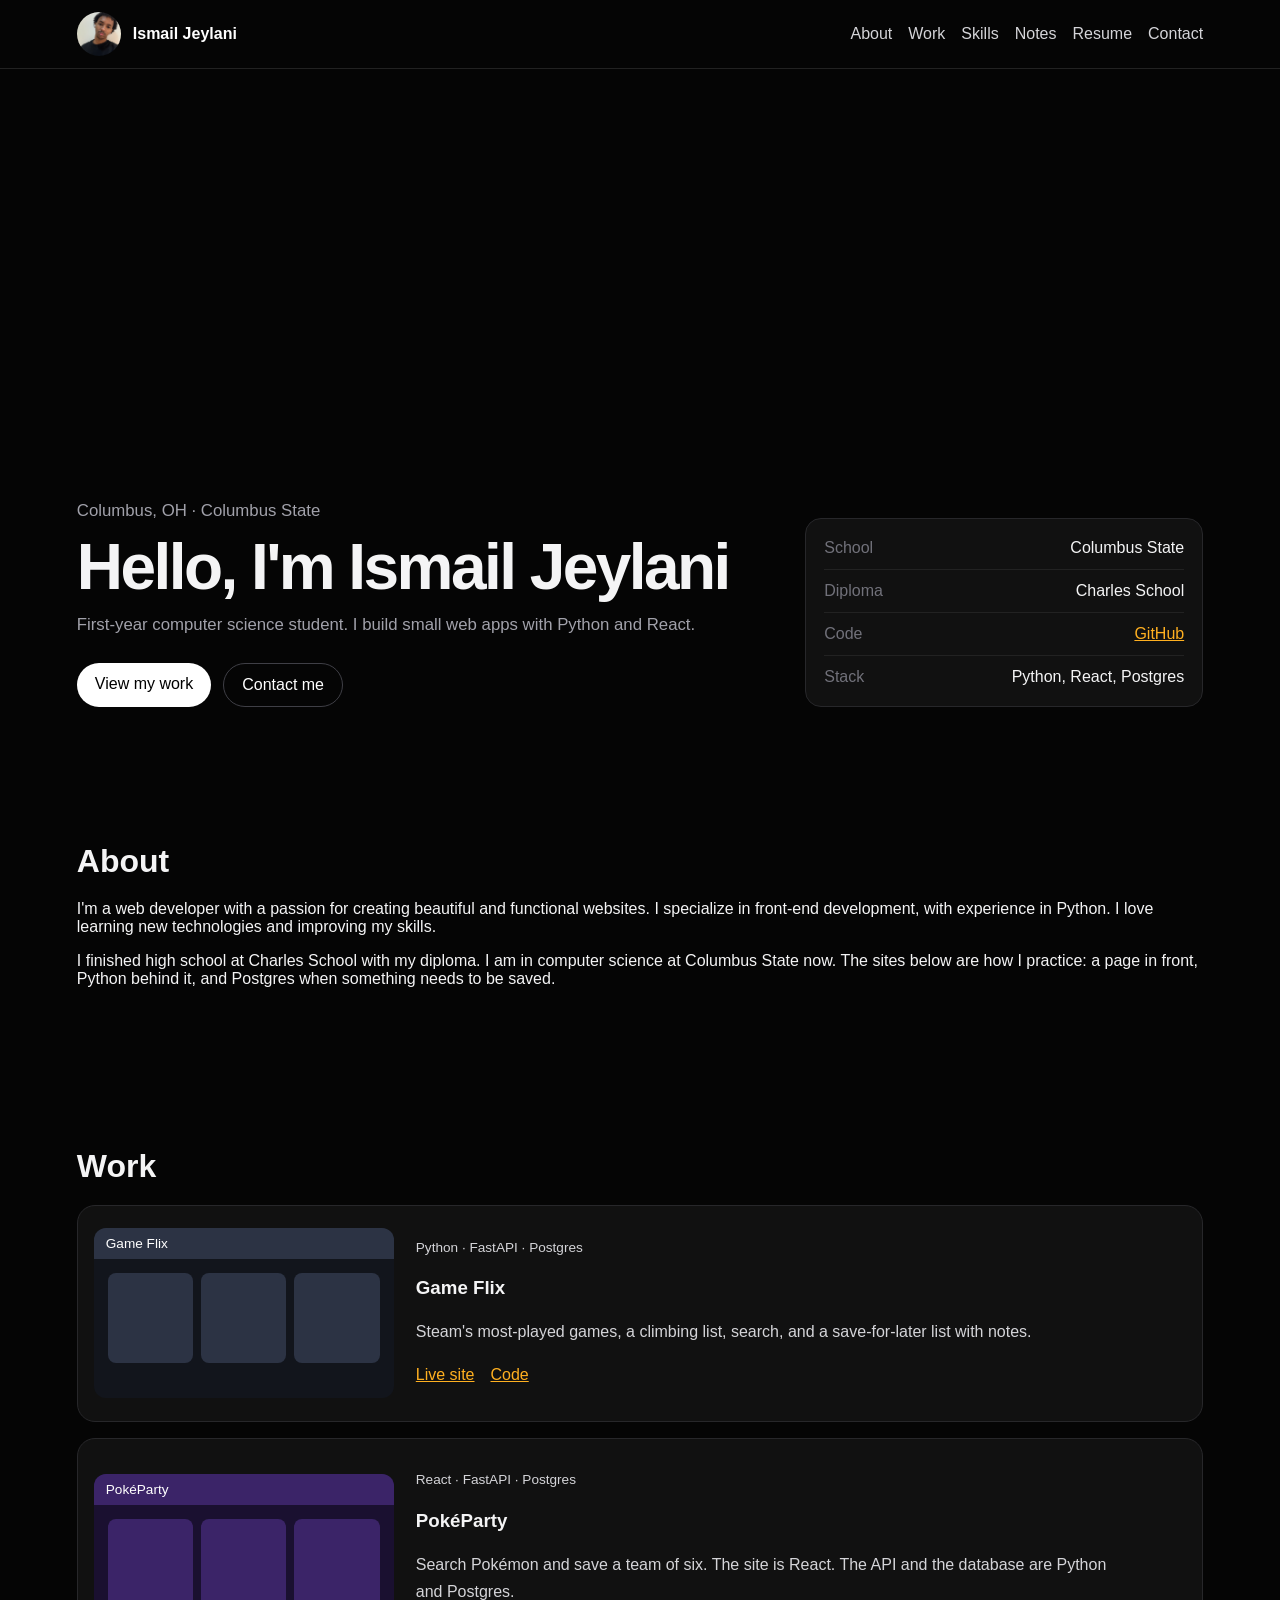
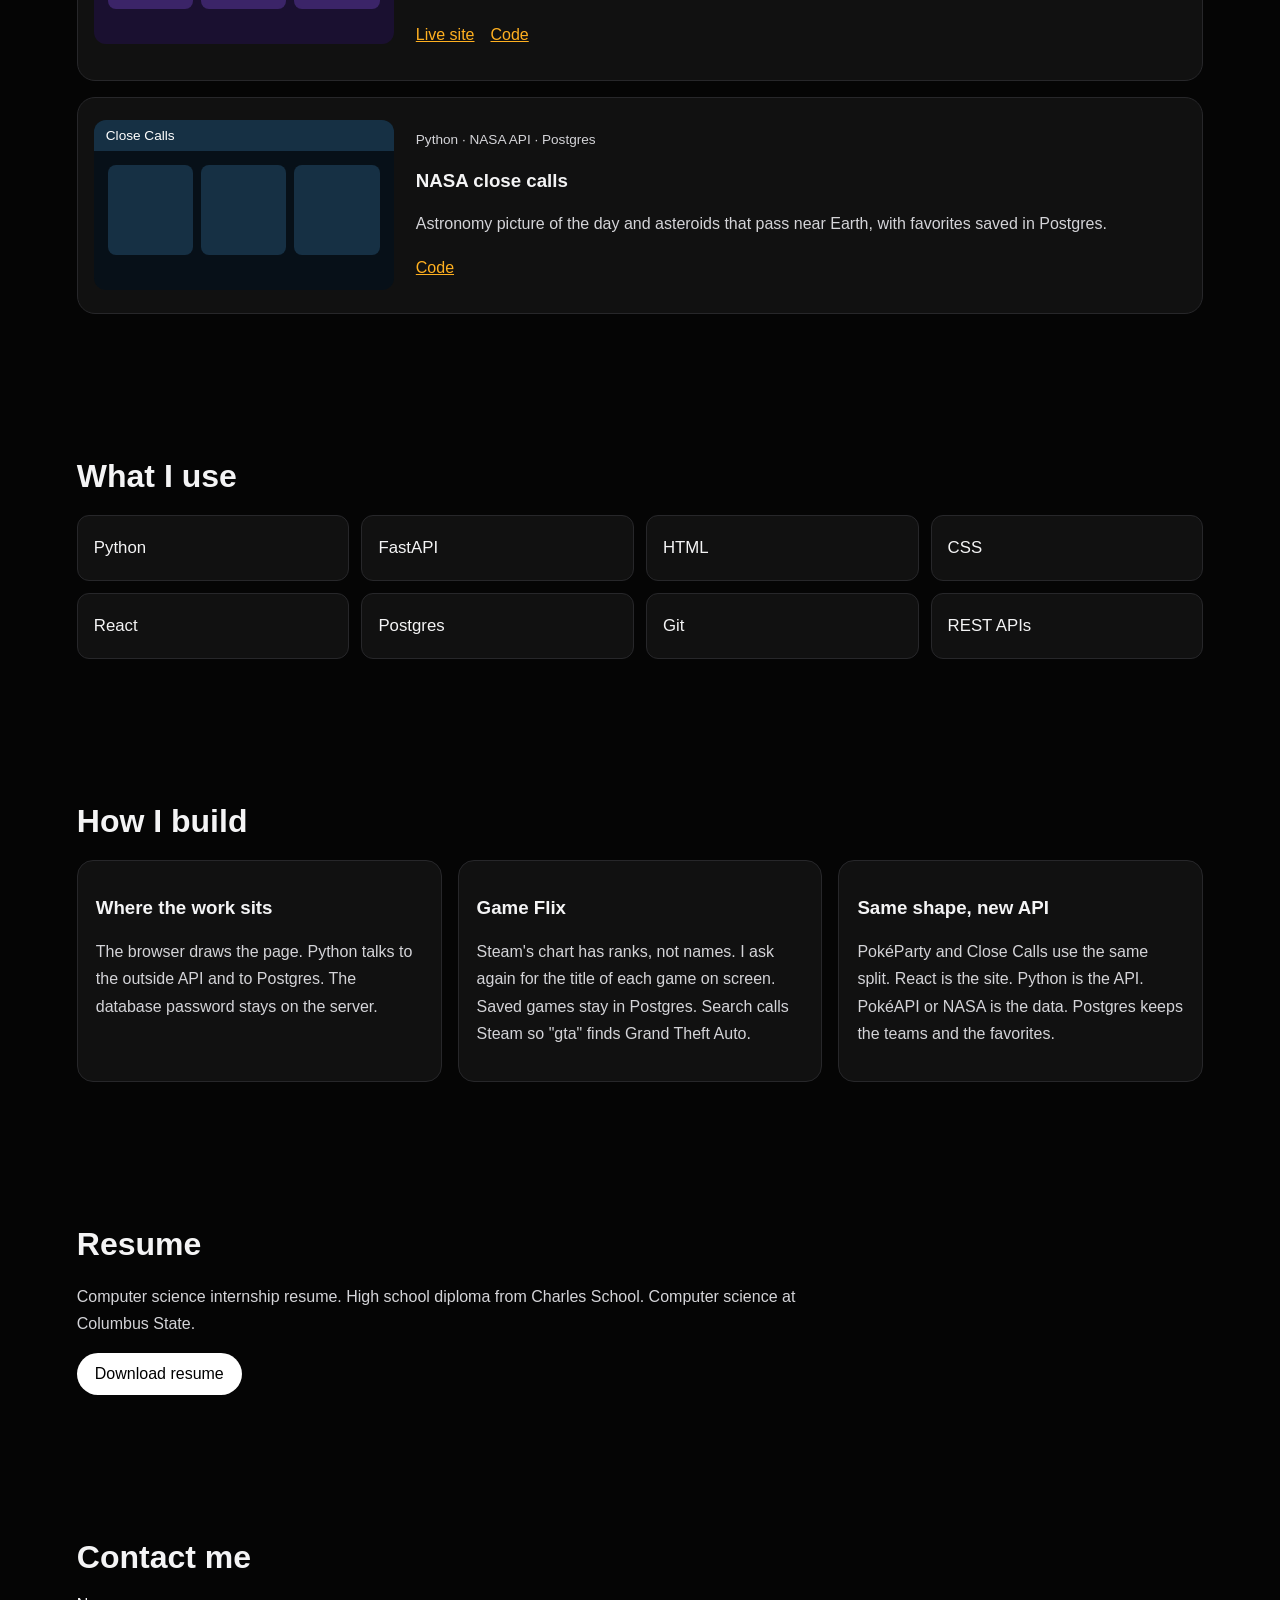
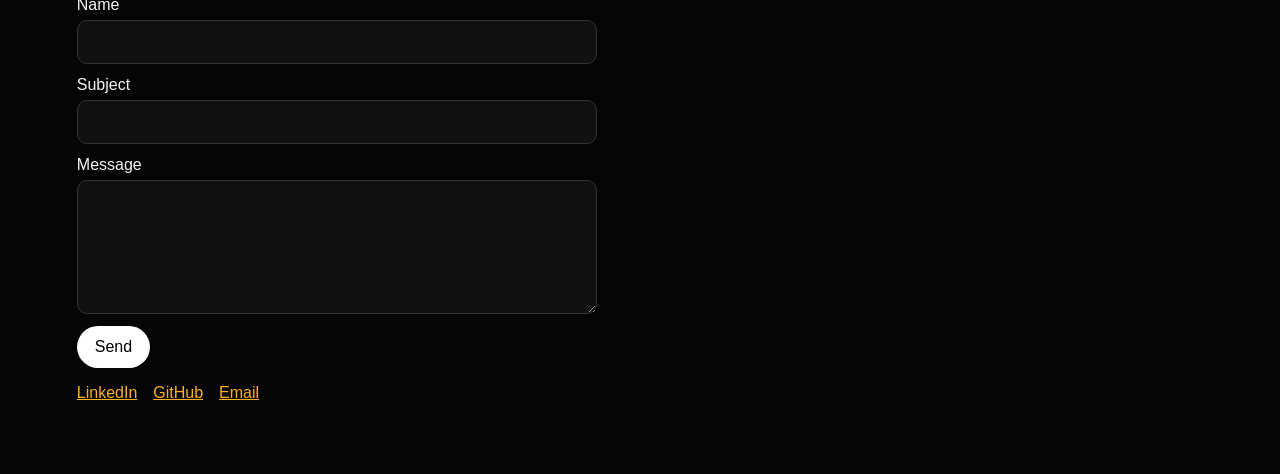
==== index.html @ be6e4149 "Add the portfolio page. Co-authored-by: Cursor <cursoragent@cursor.com>" ====
<!DOCTYPE html>
<html lang="en">
<head>
  <meta charset="utf-8">
  <meta name="viewport" content="width=device-width, initial-scale=1">
  <title>Ismail Jeylani</title>
  <link rel="stylesheet" href="style.css">
</head>
<body>
  <header class="bar">
    <a class="brand" href="#home">
      <img src="me.jpg" alt="Ismail Jeylani">
      <span>Ismail Jeylani</span>
    </a>
    <nav>
      <a href="#about">About</a>
      <a href="#work">Work</a>
      <a href="#offer">Skills</a>
      <a href="#blog">Notes</a>
      <a href="#resume">Resume</a>
      <a href="#contact">Contact</a>
    </nav>
  </header>

  <section id="home" class="hero">
    <div>
      <p class="kicker">Columbus, OH · Columbus State</p>
      <h1>Hello, I'm Ismail Jeylani</h1>
      <p class="tag">First-year computer science student. I build small web apps with Python and React.</p>
      <div class="hero-buttons">
        <a class="btn" href="#work">View my work</a>
        <a class="btn btn-ghost" href="#contact">Contact me</a>
      </div>
    </div>
    <aside class="facts">
      <p><span>School</span> Columbus State</p>
      <p><span>Diploma</span> Charles School</p>
      <p><span>Code</span> <a href="https://github.com/ismailcodes17">GitHub</a></p>
      <p><span>Stack</span> Python, React, Postgres</p>
    </aside>
  </section>

  <section id="about">
    <h2>About</h2>
    <div class="panel">
      <p>
        I'm a web developer with a passion for creating beautiful and functional
        websites. I specialize in front-end development, with experience in
        Python. I love learning new technologies and improving my skills.
      </p>
      <p>
        I finished high school at Charles School with my diploma. I am in
        computer science at Columbus State now. The sites below are how I
        practice: a page in front, Python behind it, and Postgres when
        something needs to be saved.
      </p>
    </div>
  </section>

  <section id="work">
    <h2>Work</h2>
    <div class="projects">
      <article class="project">
        <a class="screen screen-flix" href="https://gameflix-fawn.vercel.app/">
          <div class="screen-bar">Game Flix</div>
          <div class="screen-row"><span></span><span></span><span></span></div>
        </a>
        <div>
          <p class="label">Python · FastAPI · Postgres</p>
          <h3>Game Flix</h3>
          <p>Steam's most-played games, a climbing list, search, and a save-for-later list with notes.</p>
          <p class="links">
            <a href="https://gameflix-fawn.vercel.app/">Live site</a>
            <a href="https://github.com/ismailcodes17/gameflix">Code</a>
          </p>
        </div>
      </article>

      <article class="project">
        <a class="screen screen-poke" href="https://poke-party.vercel.app">
          <div class="screen-bar">PokéParty</div>
          <div class="screen-row"><span></span><span></span><span></span></div>
        </a>
        <div>
          <p class="label">React · FastAPI · Postgres</p>
          <h3>PokéParty</h3>
          <p>Search Pokémon and save a team of six. The site is React. The API and the database are Python and Postgres.</p>
          <p class="links">
            <a href="https://poke-party.vercel.app">Live site</a>
            <a href="https://github.com/ismailcodes17/POKE-PARTY">Code</a>
          </p>
        </div>
      </article>

      <article class="project">
        <a class="screen screen-nasa" href="https://github.com/ismailcodes17/nasa-space-asteriod-close-calls">
          <div class="screen-bar">Close Calls</div>
          <div class="screen-row"><span></span><span></span><span></span></div>
        </a>
        <div>
          <p class="label">Python · NASA API · Postgres</p>
          <h3>NASA close calls</h3>
          <p>Astronomy picture of the day and asteroids that pass near Earth, with favorites saved in Postgres.</p>
          <p class="links">
            <a href="https://github.com/ismailcodes17/nasa-space-asteriod-close-calls">Code</a>
          </p>
        </div>
      </article>
    </div>
  </section>

  <section id="offer">
    <h2>What I use</h2>
    <ul class="chips">
      <li>Python</li>
      <li>FastAPI</li>
      <li>HTML</li>
      <li>CSS</li>
      <li>React</li>
      <li>Postgres</li>
      <li>Git</li>
      <li>REST APIs</li>
    </ul>
  </section>

  <section id="blog">
    <h2>How I build</h2>
    <div class="notes">
      <article>
        <h3>Where the work sits</h3>
        <p>The browser draws the page. Python talks to the outside API and to Postgres. The database password stays on the server.</p>
      </article>
      <article>
        <h3>Game Flix</h3>
        <p>Steam's chart has ranks, not names. I ask again for the title of each game on screen. Saved games stay in Postgres. Search calls Steam so "gta" finds Grand Theft Auto.</p>
      </article>
      <article>
        <h3>Same shape, new API</h3>
        <p>PokéParty and Close Calls use the same split. React is the site. Python is the API. PokéAPI or NASA is the data. Postgres keeps the teams and the favorites.</p>
      </article>
    </div>
  </section>

  <section id="resume">
    <h2>Resume</h2>
    <p class="lead">Computer science internship resume. High school diploma from Charles School. Computer science at Columbus State.</p>
    <a class="btn" href="resume.pdf" download>Download resume</a>
  </section>

  <section id="contact">
    <h2>Contact me</h2>
    <form>
      <label>
        Name
        <input type="text" name="name">
      </label>
      <label>
        Subject
        <input type="text" name="subject">
      </label>
      <label>
        Message
        <textarea name="message" rows="6"></textarea>
      </label>
      <button type="button">Send</button>
      <p class="contact-links">
        <a href="https://www.linkedin.com/in/ismail-j-609a71354/">LinkedIn</a>
        <a href="https://github.com/ismailcodes17">GitHub</a>
        <a href="mailto:ismailj2800@gmail.com">Email</a>
      </p>
    </form>
  </section>
</body>
</html>
---- style.css ----
html { scroll-behavior: smooth; }

body {
  margin: 0;
  background: #050505;
  color: #f4f4f5;
  font-family: Arial, sans-serif;
}

a { color: #ffb020; }

.bar {
  position: sticky;
  top: 0;
  z-index: 2;
  display: flex;
  justify-content: space-between;
  align-items: center;
  gap: 16px;
  padding: 12px 6vw;
  background: #050505;
  border-bottom: 1px solid #222;
}

.brand {
  display: flex;
  align-items: center;
  gap: 12px;
  color: white;
  text-decoration: none;
  font-weight: bold;
}

.brand img {
  width: 44px;
  height: 44px;
  border-radius: 50%;
  object-fit: cover;
}

.bar nav {
  display: flex;
  flex-wrap: wrap;
  justify-content: flex-end;
  gap: 16px;
}

.bar nav a {
  color: #d4d4d8;
  text-decoration: none;
}

.bar nav a:hover { color: #ffb020; }

.hero {
  min-height: 78vh;
  display: grid;
  grid-template-columns: 1.4fr 0.8fr;
  gap: 32px;
  align-items: end;
  padding: 10vh 6vw 64px;
  box-sizing: border-box;
}

.hero h1 {
  margin: 0;
  font-size: 4rem;
  line-height: 0.95;
  letter-spacing: -0.04em;
}

.kicker, .tag { color: #a1a1aa; font-size: 1.05rem; }

.hero-buttons {
  display: flex;
  gap: 12px;
  margin-top: 28px;
}

.btn, button {
  display: inline-block;
  background: white;
  color: black;
  text-decoration: none;
  border: 0;
  border-radius: 999px;
  padding: 12px 18px;
  font: inherit;
  cursor: pointer;
}

.btn-ghost {
  background: transparent;
  color: white;
  border: 1px solid #3f3f46;
}

.facts {
  border: 1px solid #27272a;
  border-radius: 16px;
  padding: 8px 18px;
  background: #111;
}

.facts p {
  display: flex;
  justify-content: space-between;
  gap: 16px;
  border-bottom: 1px solid #222;
  padding: 12px 0;
  margin: 0;
}

.facts p:last-child { border-bottom: 0; }
.facts span { color: #71717a; }

section { padding: 72px 6vw; }

h2 { margin: 0 0 20px; font-size: 2rem; }

.lead, .project p, article p {
  color: #d4d4d8;
  line-height: 1.7;
  max-width: 720px;
}

#about .lead {
  font-size: 1.35rem;
  max-width: 760px;
}

.projects, .notes {
  display: grid;
  gap: 16px;
}

.project {
  display: grid;
  grid-template-columns: 300px 1fr;
  gap: 22px;
  align-items: center;
  padding: 16px;
  background: #111;
  border: 1px solid #27272a;
  border-radius: 18px;
}

.label { color: #ffb020; font-size: 0.85rem; margin-bottom: 4px; }

.screen {
  display: block;
  height: 170px;
  border-radius: 12px;
  overflow: hidden;
  text-decoration: none;
  color: white;
}

.screen-bar { padding: 8px 12px; font-size: 0.85rem; }

.screen-row { display: flex; gap: 8px; padding: 14px; }

.screen-row span {
  flex: 1;
  height: 90px;
  border-radius: 8px;
}

.screen-flix { background: #12151c; }
.screen-flix .screen-bar, .screen-flix span { background: #2c3344; }
.screen-poke { background: #1a1030; }
.screen-poke .screen-bar, .screen-poke span { background: #3b2468; }
.screen-nasa { background: #071018; }
.screen-nasa .screen-bar, .screen-nasa span { background: #163044; }

.links { display: flex; gap: 16px; }

.chips {
  display: grid;
  grid-template-columns: repeat(4, 1fr);
  gap: 12px;
  padding: 0;
  margin: 0;
  list-style: none;
}

.chips li {
  background: #111;
  border: 1px solid #27272a;
  border-radius: 12px;
  padding: 22px 16px;
  font-size: 1.05rem;
}

.notes {
  grid-template-columns: repeat(3, 1fr);
}

.notes article {
  background: #111;
  border: 1px solid #27272a;
  border-radius: 16px;
  padding: 18px;
}

form {
  display: grid;
  gap: 12px;
  max-width: 520px;
}

label { display: grid; gap: 6px; }

input, textarea {
  padding: 12px;
  border: 1px solid #333;
  border-radius: 10px;
  background: #111;
  color: white;
  font: inherit;
}

button { width: fit-content; }

.contact-links {
  display: flex;
  gap: 16px;
  margin: 4px 0 0;
}

@media (max-width: 800px) {
  .hero, .project, .notes, .chips { grid-template-columns: 1fr; }
  .hero h1 { font-size: 2.4rem; }
}
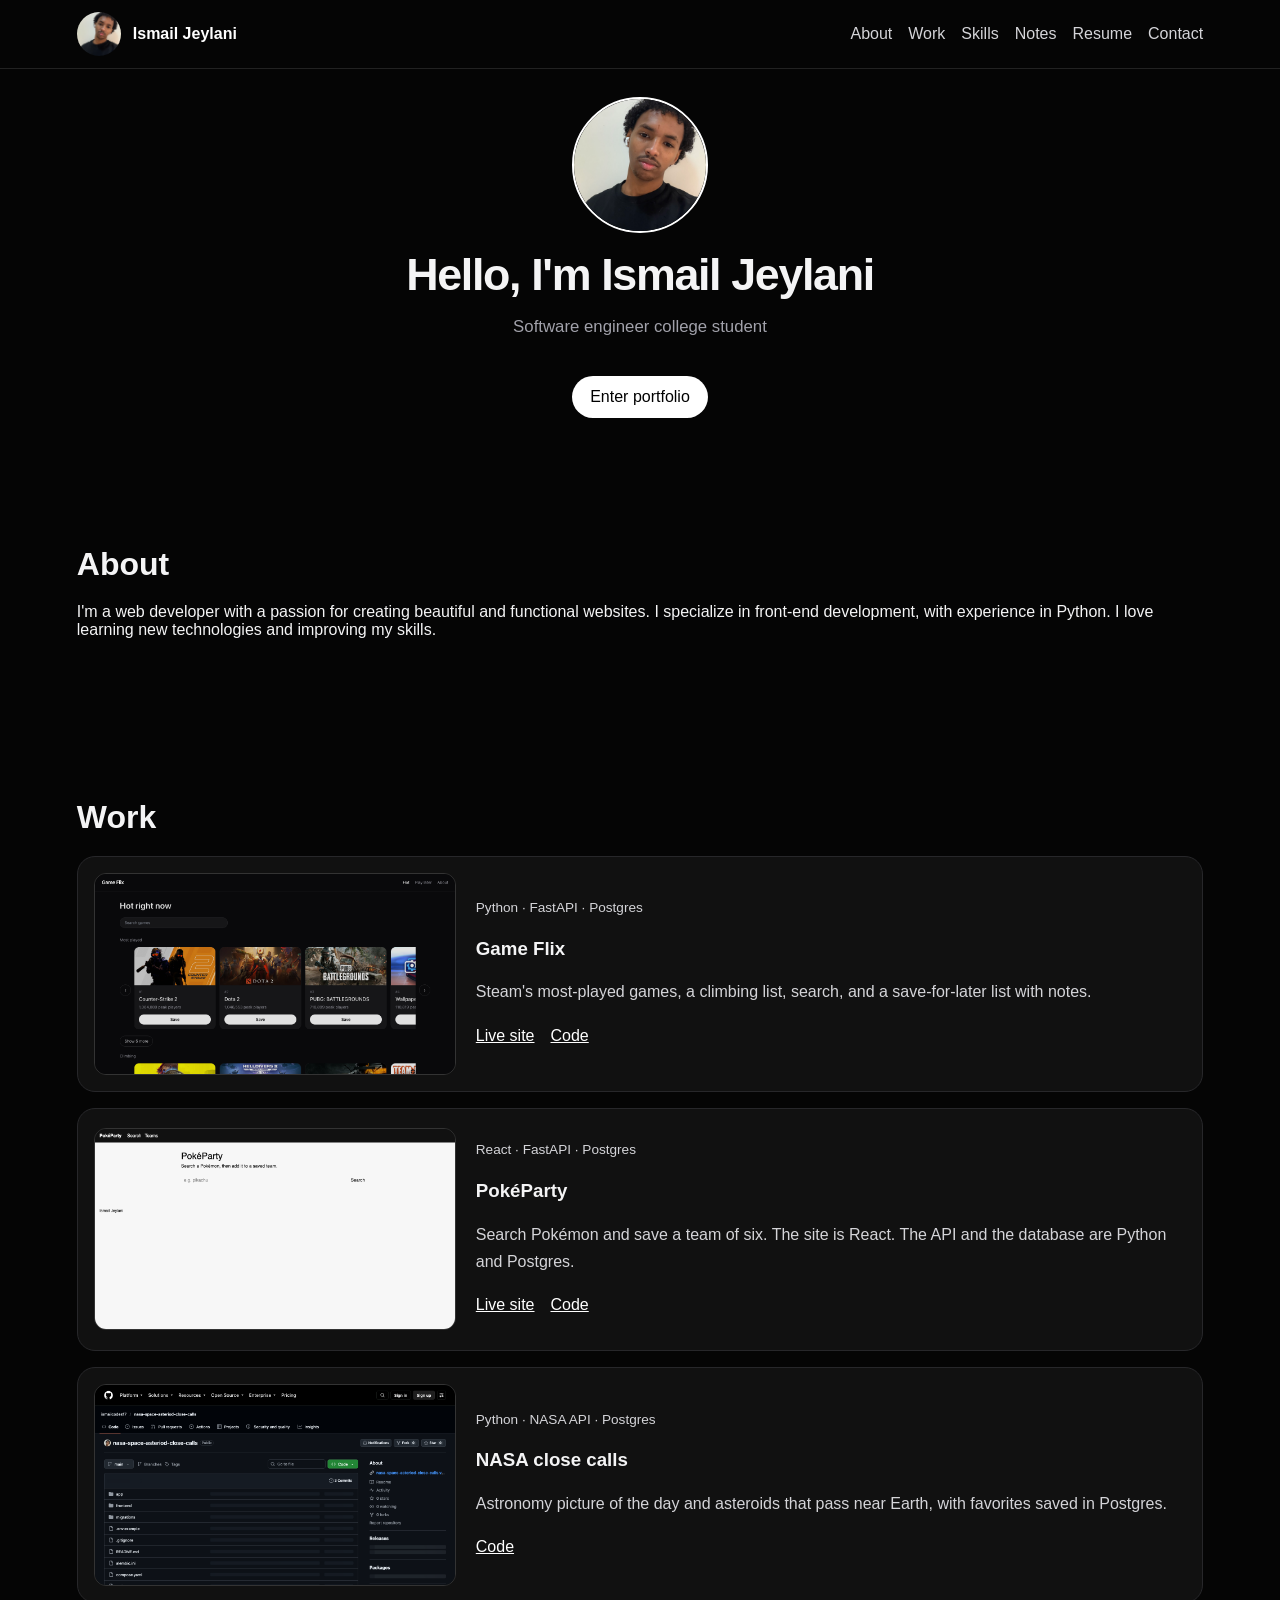
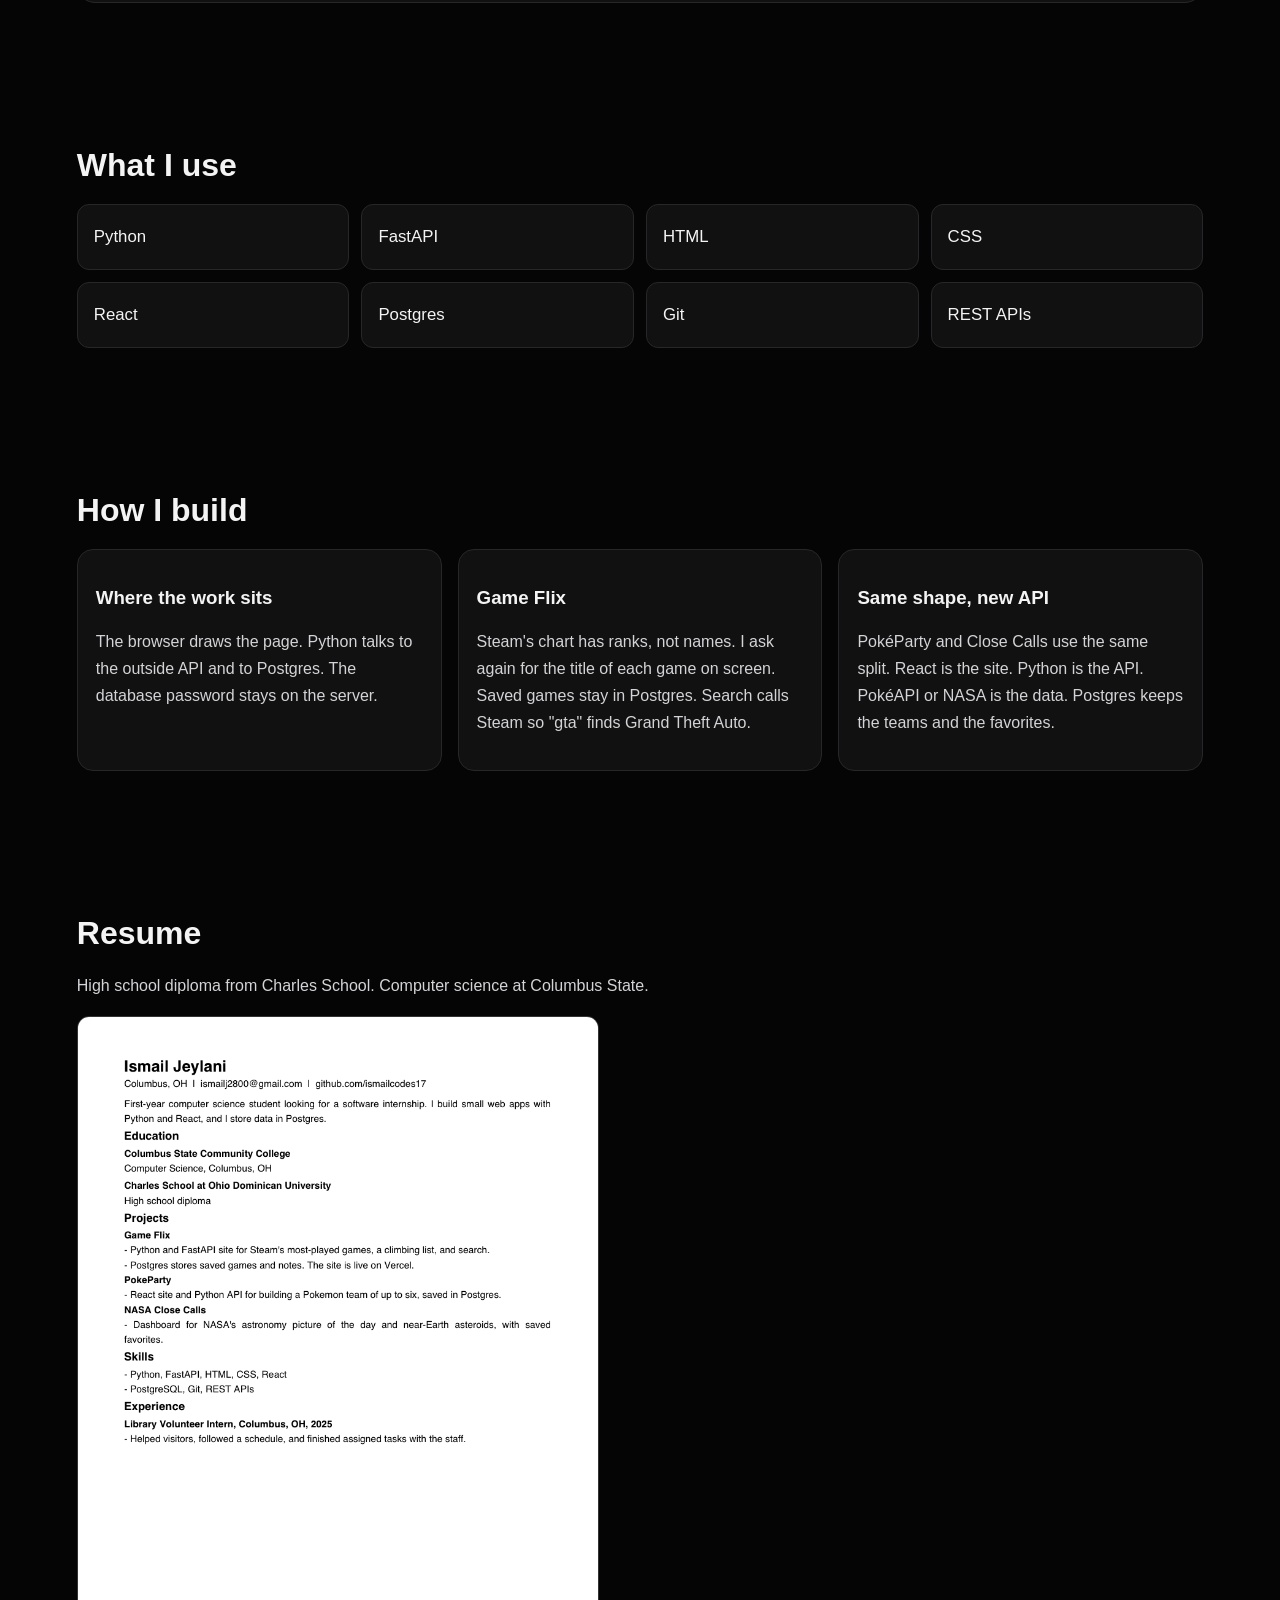
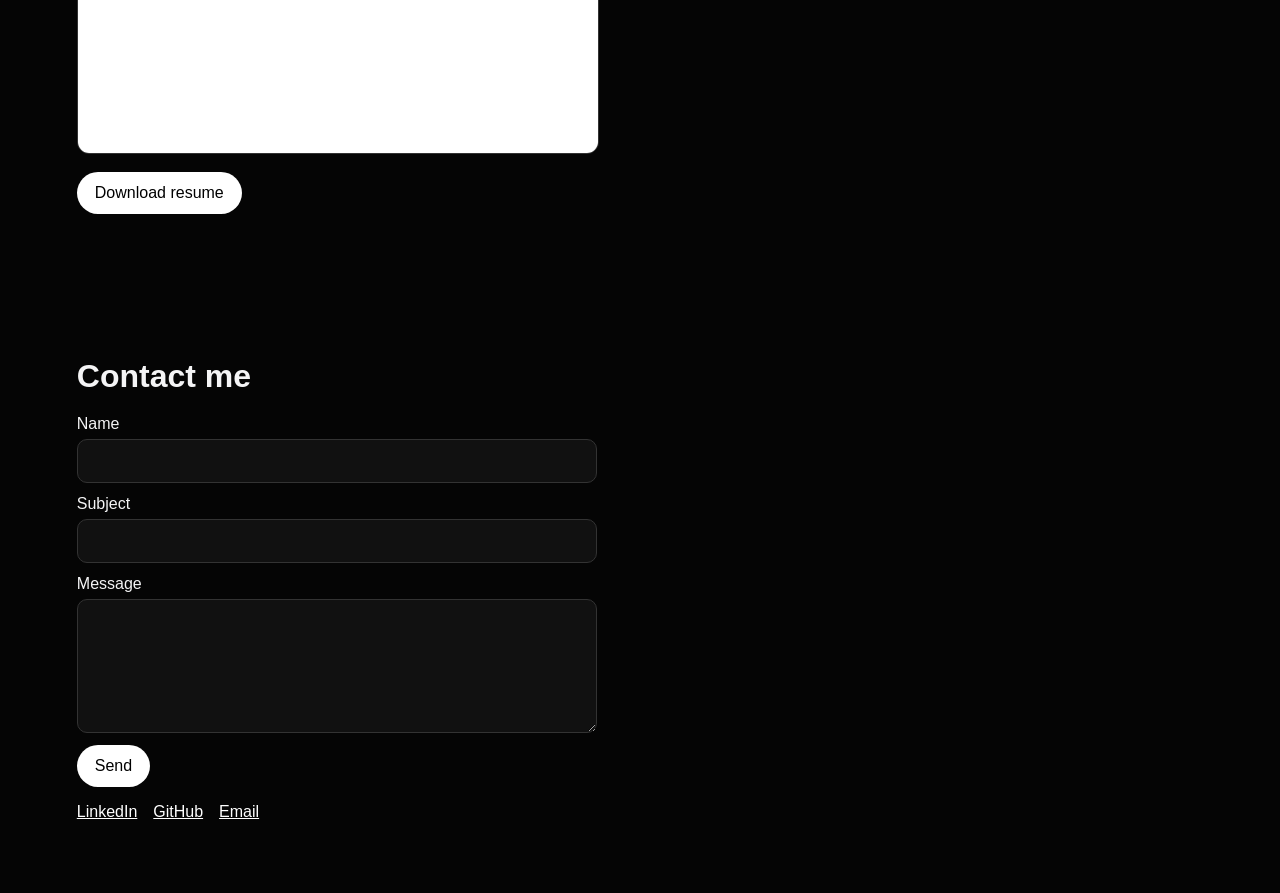
==== commit a0d46684: "Show real project and resume previews on a black and white page. Co-authored-by: Cursor <cursoragent" ====
--- a/index.html
+++ b/index.html
@@ -23,21 +23,10 @@
   </header>
 
   <section id="home" class="hero">
-    <div>
-      <p class="kicker">Columbus, OH · Columbus State</p>
-      <h1>Hello, I'm Ismail Jeylani</h1>
-      <p class="tag">First-year computer science student. I build small web apps with Python and React.</p>
-      <div class="hero-buttons">
-        <a class="btn" href="#work">View my work</a>
-        <a class="btn btn-ghost" href="#contact">Contact me</a>
-      </div>
-    </div>
-    <aside class="facts">
-      <p><span>School</span> Columbus State</p>
-      <p><span>Diploma</span> Charles School</p>
-      <p><span>Code</span> <a href="https://github.com/ismailcodes17">GitHub</a></p>
-      <p><span>Stack</span> Python, React, Postgres</p>
-    </aside>
+    <img class="portrait" src="me.jpg" alt="Ismail Jeylani">
+    <h1>Hello, I'm Ismail Jeylani</h1>
+    <p class="tag">Software engineer college student</p>
+    <a class="btn" href="#about">Enter portfolio</a>
   </section>
 
   <section id="about">
@@ -48,12 +37,6 @@
         websites. I specialize in front-end development, with experience in
         Python. I love learning new technologies and improving my skills.
       </p>
-      <p>
-        I finished high school at Charles School with my diploma. I am in
-        computer science at Columbus State now. The sites below are how I
-        practice: a page in front, Python behind it, and Postgres when
-        something needs to be saved.
-      </p>
     </div>
   </section>
 
@@ -61,9 +44,8 @@
     <h2>Work</h2>
     <div class="projects">
       <article class="project">
-        <a class="screen screen-flix" href="https://gameflix-fawn.vercel.app/">
-          <div class="screen-bar">Game Flix</div>
-          <div class="screen-row"><span></span><span></span><span></span></div>
+        <a href="https://gameflix-fawn.vercel.app/">
+          <img class="shot" src="gameflix.png" alt="Game Flix home page">
         </a>
         <div>
           <p class="label">Python · FastAPI · Postgres</p>
@@ -77,9 +59,8 @@
       </article>
 
       <article class="project">
-        <a class="screen screen-poke" href="https://poke-party.vercel.app">
-          <div class="screen-bar">PokéParty</div>
-          <div class="screen-row"><span></span><span></span><span></span></div>
+        <a href="https://poke-party.vercel.app">
+          <img class="shot" src="pokeparty.png" alt="PokeParty home page">
         </a>
         <div>
           <p class="label">React · FastAPI · Postgres</p>
@@ -93,9 +74,8 @@
       </article>
 
       <article class="project">
-        <a class="screen screen-nasa" href="https://github.com/ismailcodes17/nasa-space-asteriod-close-calls">
-          <div class="screen-bar">Close Calls</div>
-          <div class="screen-row"><span></span><span></span><span></span></div>
+        <a href="https://github.com/ismailcodes17/nasa-space-asteriod-close-calls">
+          <img class="shot" src="nasa.png" alt="NASA close calls repository">
         </a>
         <div>
           <p class="label">Python · NASA API · Postgres</p>
@@ -143,7 +123,10 @@
 
   <section id="resume">
     <h2>Resume</h2>
-    <p class="lead">Computer science internship resume. High school diploma from Charles School. Computer science at Columbus State.</p>
+    <p class="lead">High school diploma from Charles School. Computer science at Columbus State.</p>
+    <a href="resume.pdf" download>
+      <img class="resume-shot" src="resume.png" alt="Preview of the resume">
+    </a>
     <a class="btn" href="resume.pdf" download>Download resume</a>
   </section>
 
--- a/style.css
+++ b/style.css
@@ -7,7 +7,7 @@
   font-family: Arial, sans-serif;
 }
 
-a { color: #ffb020; }
+a { color: #fff; }
 
 .bar {
   position: sticky;
@@ -50,24 +50,32 @@
   text-decoration: none;
 }
 
-.bar nav a:hover { color: #ffb020; }
+.bar nav a:hover { color: #fff; border-bottom: 1px solid #fff; }
 
 .hero {
-  min-height: 78vh;
-  display: grid;
-  grid-template-columns: 1.4fr 0.8fr;
-  gap: 32px;
-  align-items: end;
-  padding: 10vh 6vw 64px;
-  box-sizing: border-box;
+  min-height: auto;
+  display: flex;
+  flex-direction: column;
+  align-items: center;
+  text-align: center;
+  padding: 28px 6vw 56px;
+}
+
+.portrait {
+  width: 132px;
+  height: 132px;
+  border-radius: 50%;
+  object-fit: cover;
+  border: 2px solid #fff;
 }
 
 .hero h1 {
-  margin: 0;
-  font-size: 4rem;
-  line-height: 0.95;
-  letter-spacing: -0.04em;
-}
+  margin: 16px 0 0;
+  font-size: 2.8rem;
+  letter-spacing: -0.03em;
+}
+
+.hero .btn { margin-top: 22px; }
 
 .kicker, .tag { color: #a1a1aa; font-size: 1.05rem; }
 
@@ -87,6 +95,16 @@
   padding: 12px 18px;
   font: inherit;
   cursor: pointer;
+  transition: transform 0.2s ease, background 0.2s ease, color 0.2s ease;
+}
+
+.btn:hover, button:hover {
+  transform: translateY(-3px);
+  background: #e5e5e5;
+}
+
+.btn:active, button:active {
+  transform: translateY(0) scale(0.97);
 }
 
 .btn-ghost {
@@ -136,7 +154,7 @@
 
 .project {
   display: grid;
-  grid-template-columns: 300px 1fr;
+  grid-template-columns: 360px 1fr;
   gap: 22px;
   align-items: center;
   padding: 16px;
@@ -145,7 +163,26 @@
   border-radius: 18px;
 }
 
-.label { color: #ffb020; font-size: 0.85rem; margin-bottom: 4px; }
+.shot, .resume-shot {
+  width: 100%;
+  border-radius: 12px;
+  display: block;
+  border: 1px solid #333;
+}
+
+.shot {
+  height: 200px;
+  object-fit: cover;
+  object-position: top;
+}
+
+.resume-shot {
+  max-width: 520px;
+  margin: 12px 0 18px;
+  background: white;
+}
+
+.label { color: #a1a1aa; font-size: 0.85rem; margin-bottom: 4px; }
 
 .screen {
   display: block;
@@ -229,6 +266,6 @@
 }
 
 @media (max-width: 800px) {
-  .hero, .project, .notes, .chips { grid-template-columns: 1fr; }
-  .hero h1 { font-size: 2.4rem; }
-}
+  .project, .notes, .chips { grid-template-columns: 1fr; }
+  .hero h1 { font-size: 2.1rem; }
+}
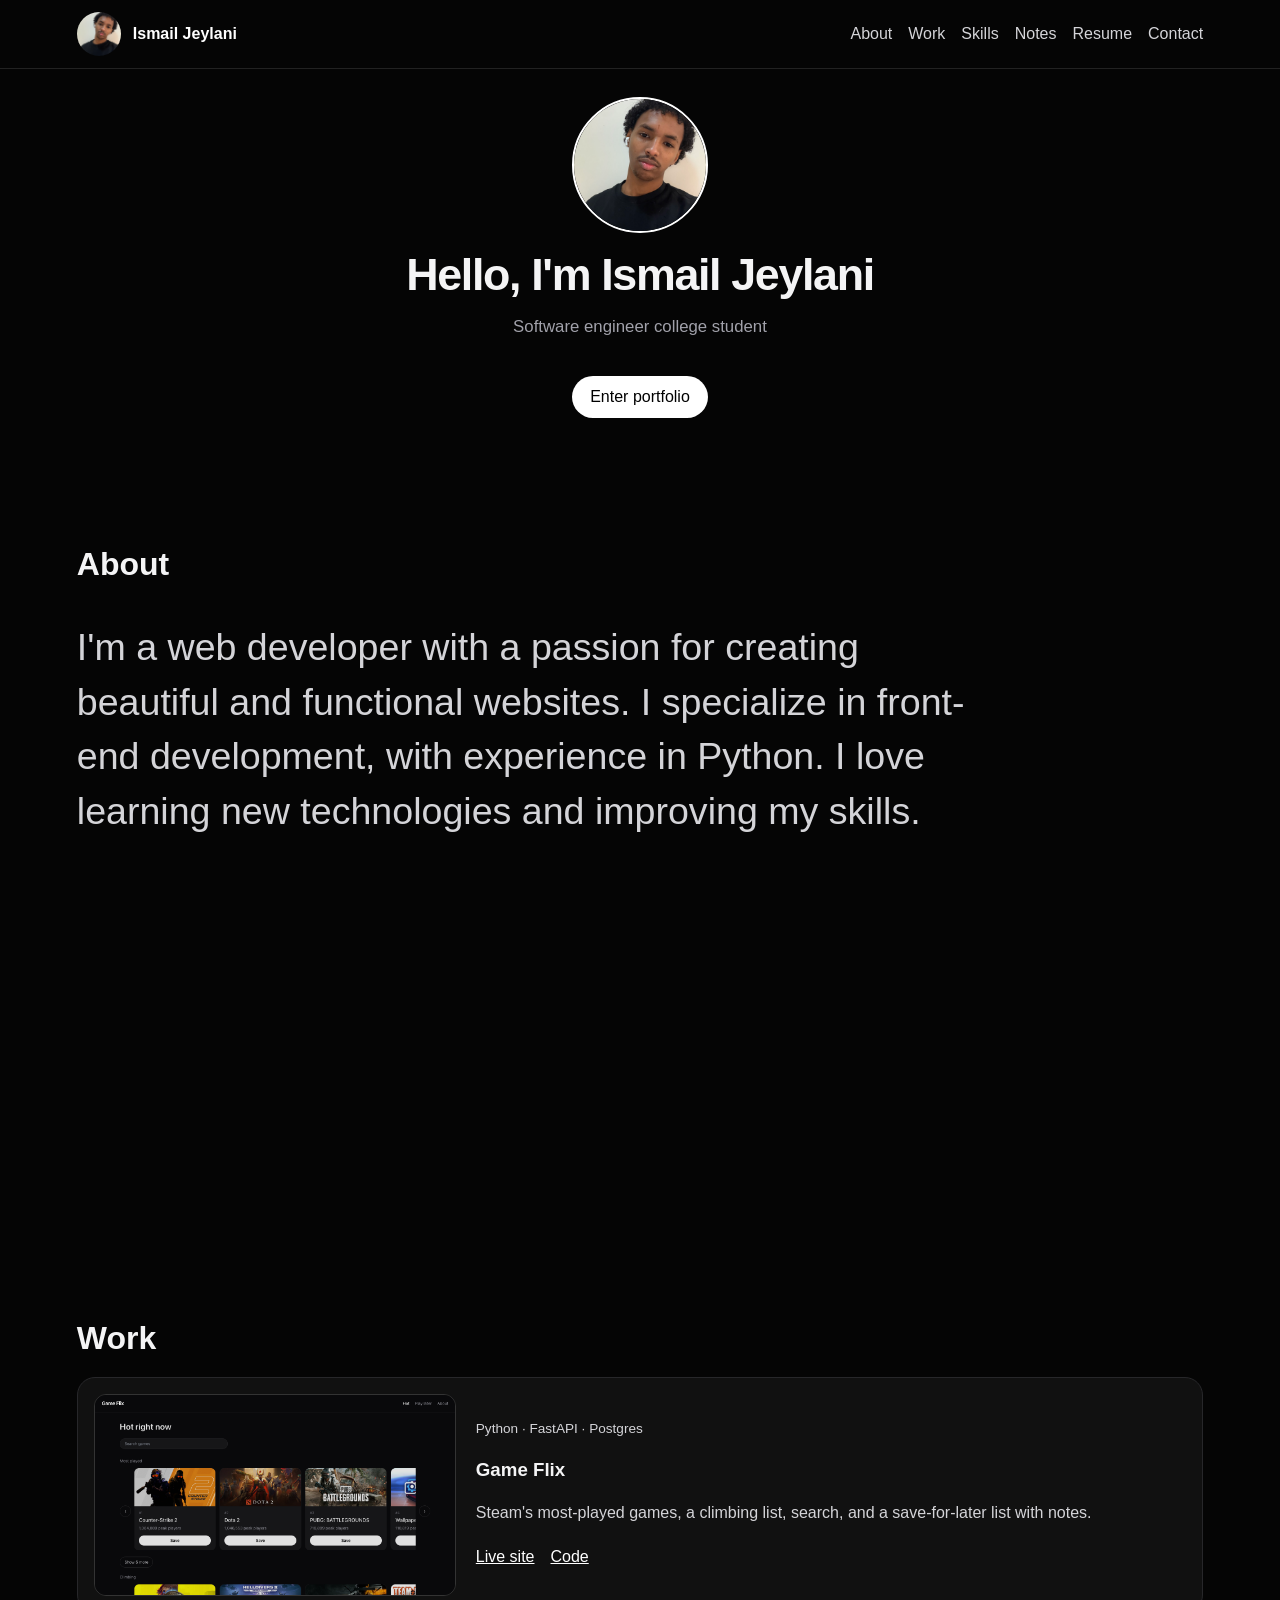
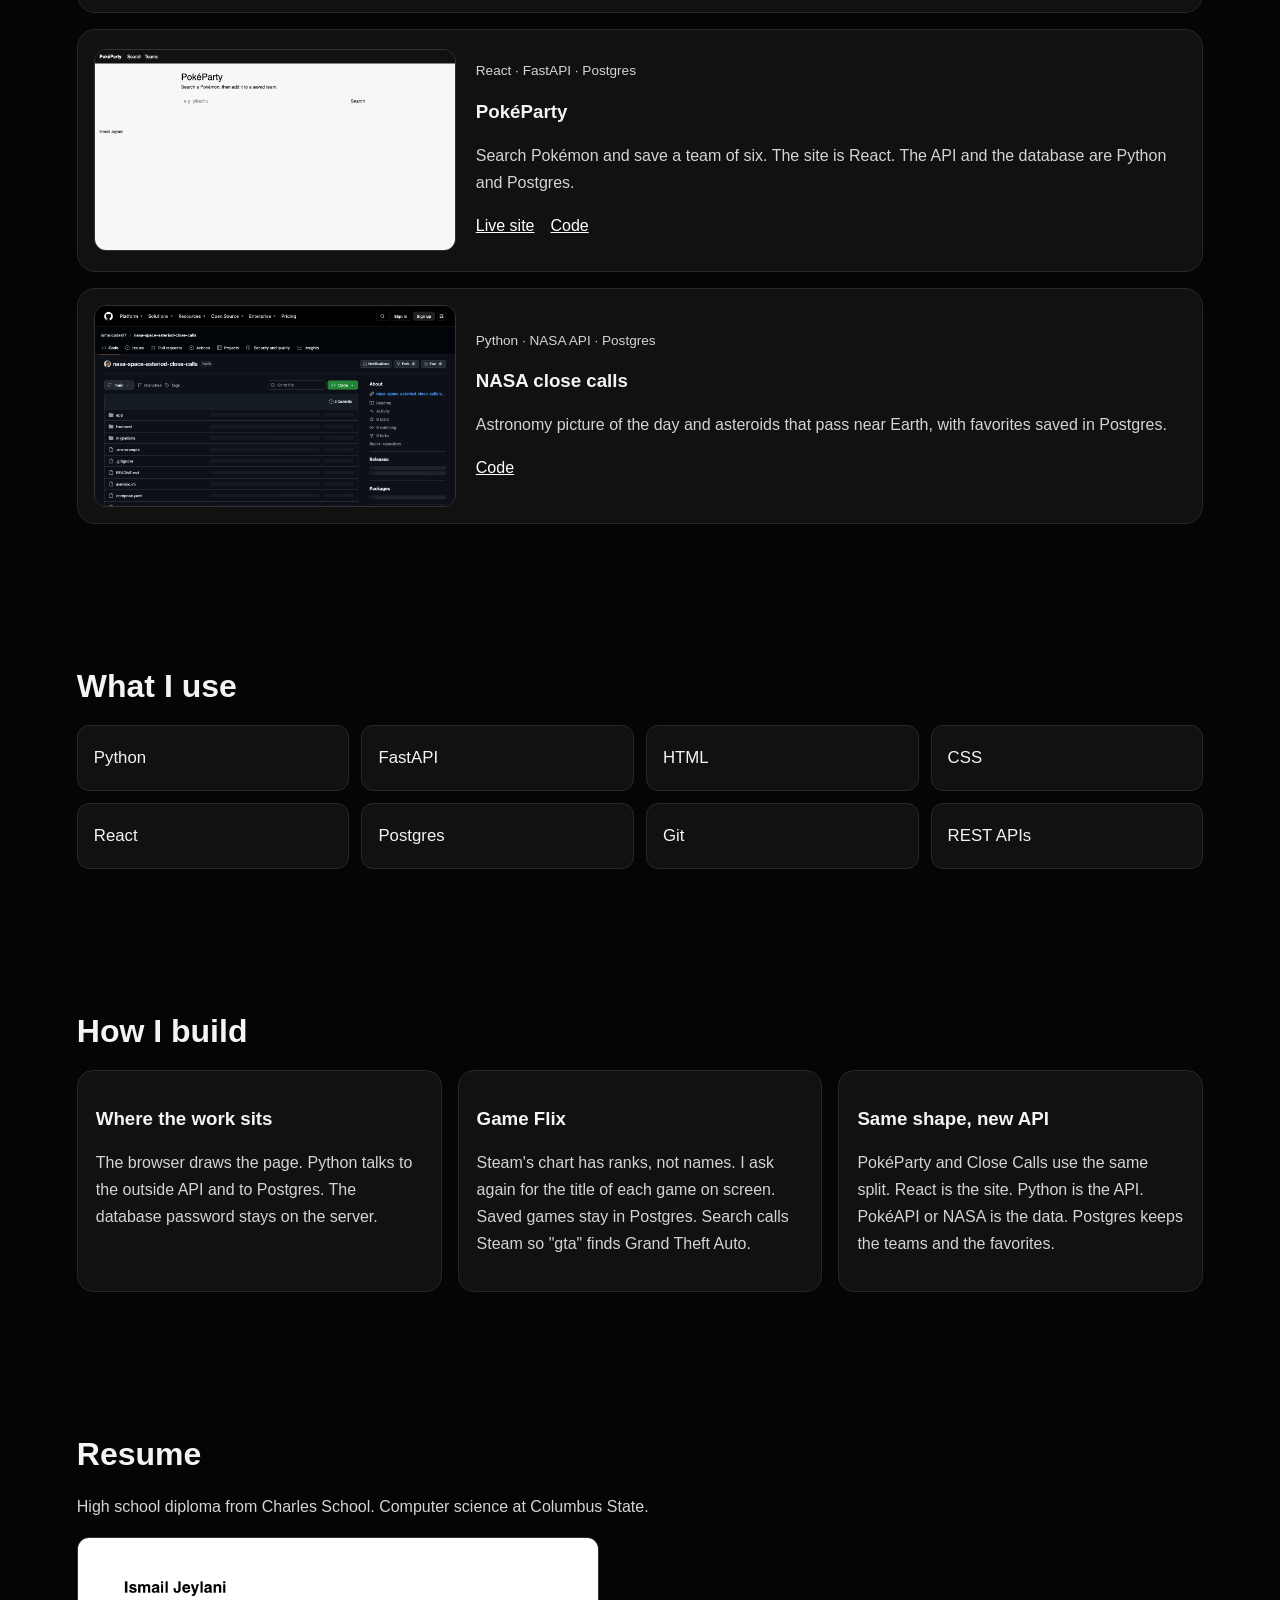
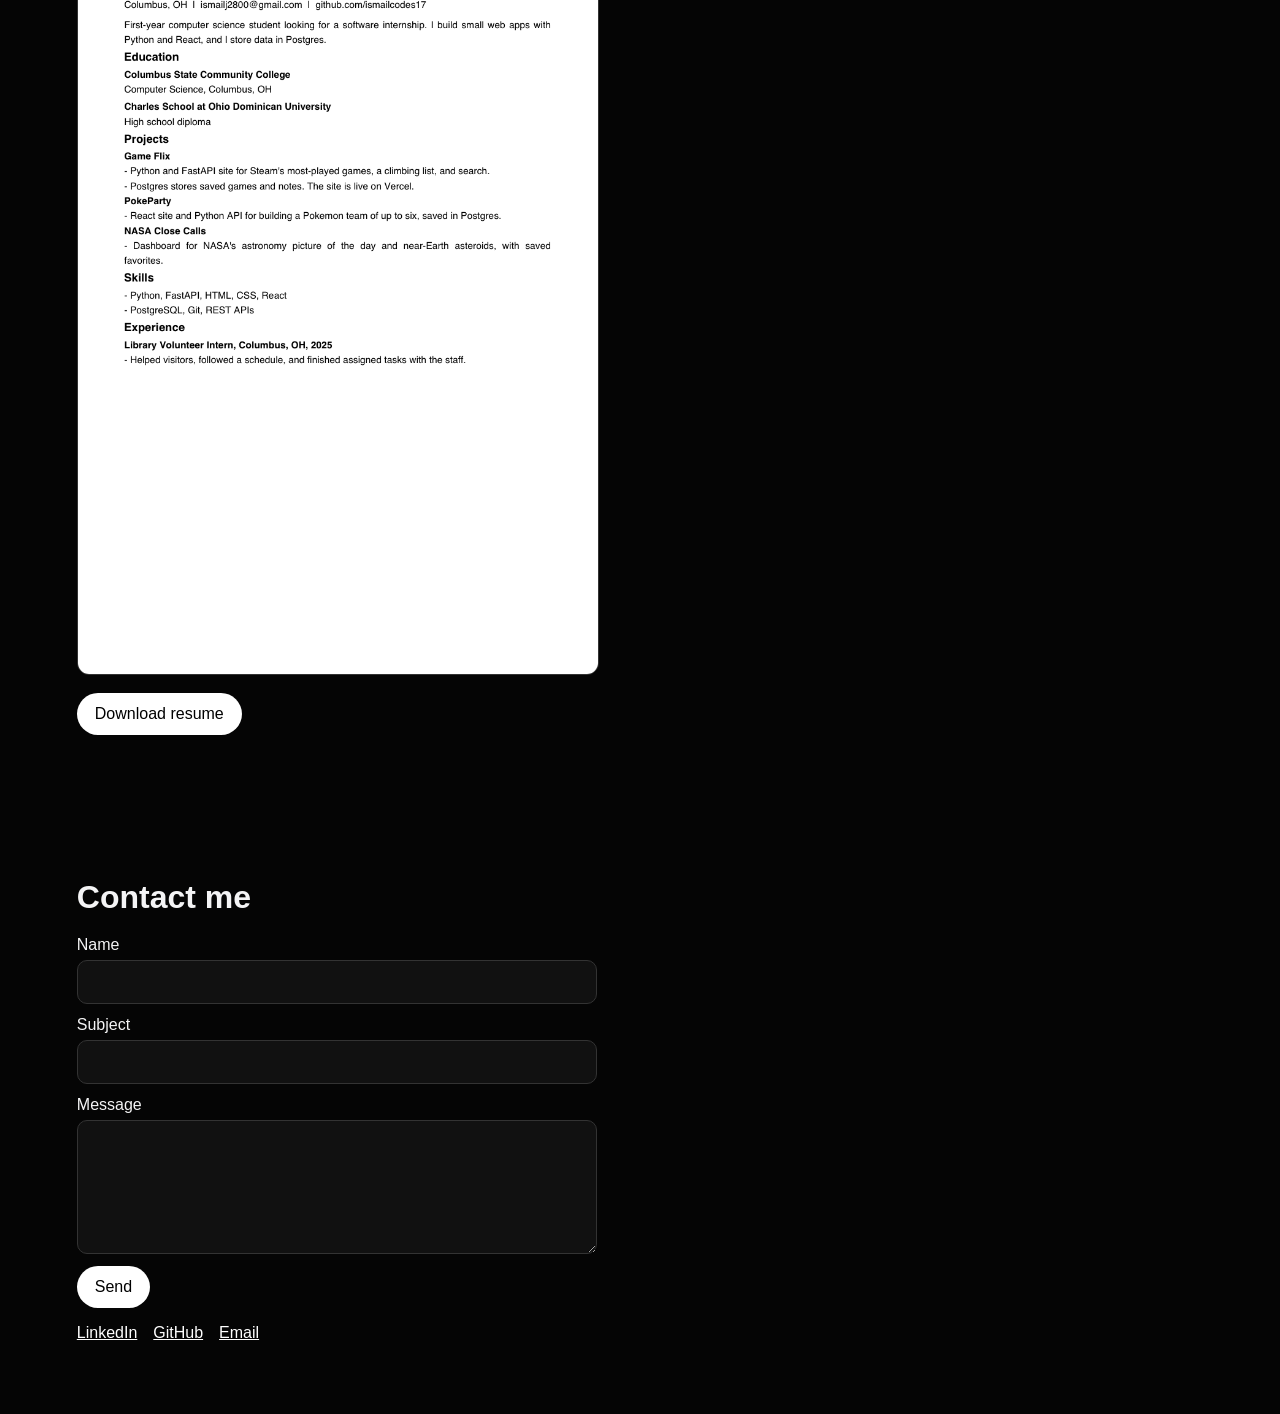
==== commit 5bed08bf: "Make the about text larger. Co-authored-by: Cursor <cursoragent@cursor.com>" ====
--- a/index.html
+++ b/index.html
@@ -32,7 +32,7 @@
   <section id="about">
     <h2>About</h2>
     <div class="panel">
-      <p>
+      <p class="lead">
         I'm a web developer with a passion for creating beautiful and functional
         websites. I specialize in front-end development, with experience in
         Python. I love learning new technologies and improving my skills.
--- a/style.css
+++ b/style.css
@@ -142,9 +142,14 @@
   max-width: 720px;
 }
 
+#about {
+  min-height: 70vh;
+}
+
 #about .lead {
-  font-size: 1.35rem;
-  max-width: 760px;
+  font-size: clamp(1.7rem, 3.2vw, 2.35rem);
+  line-height: 1.45;
+  max-width: 920px;
 }
 
 .projects, .notes {
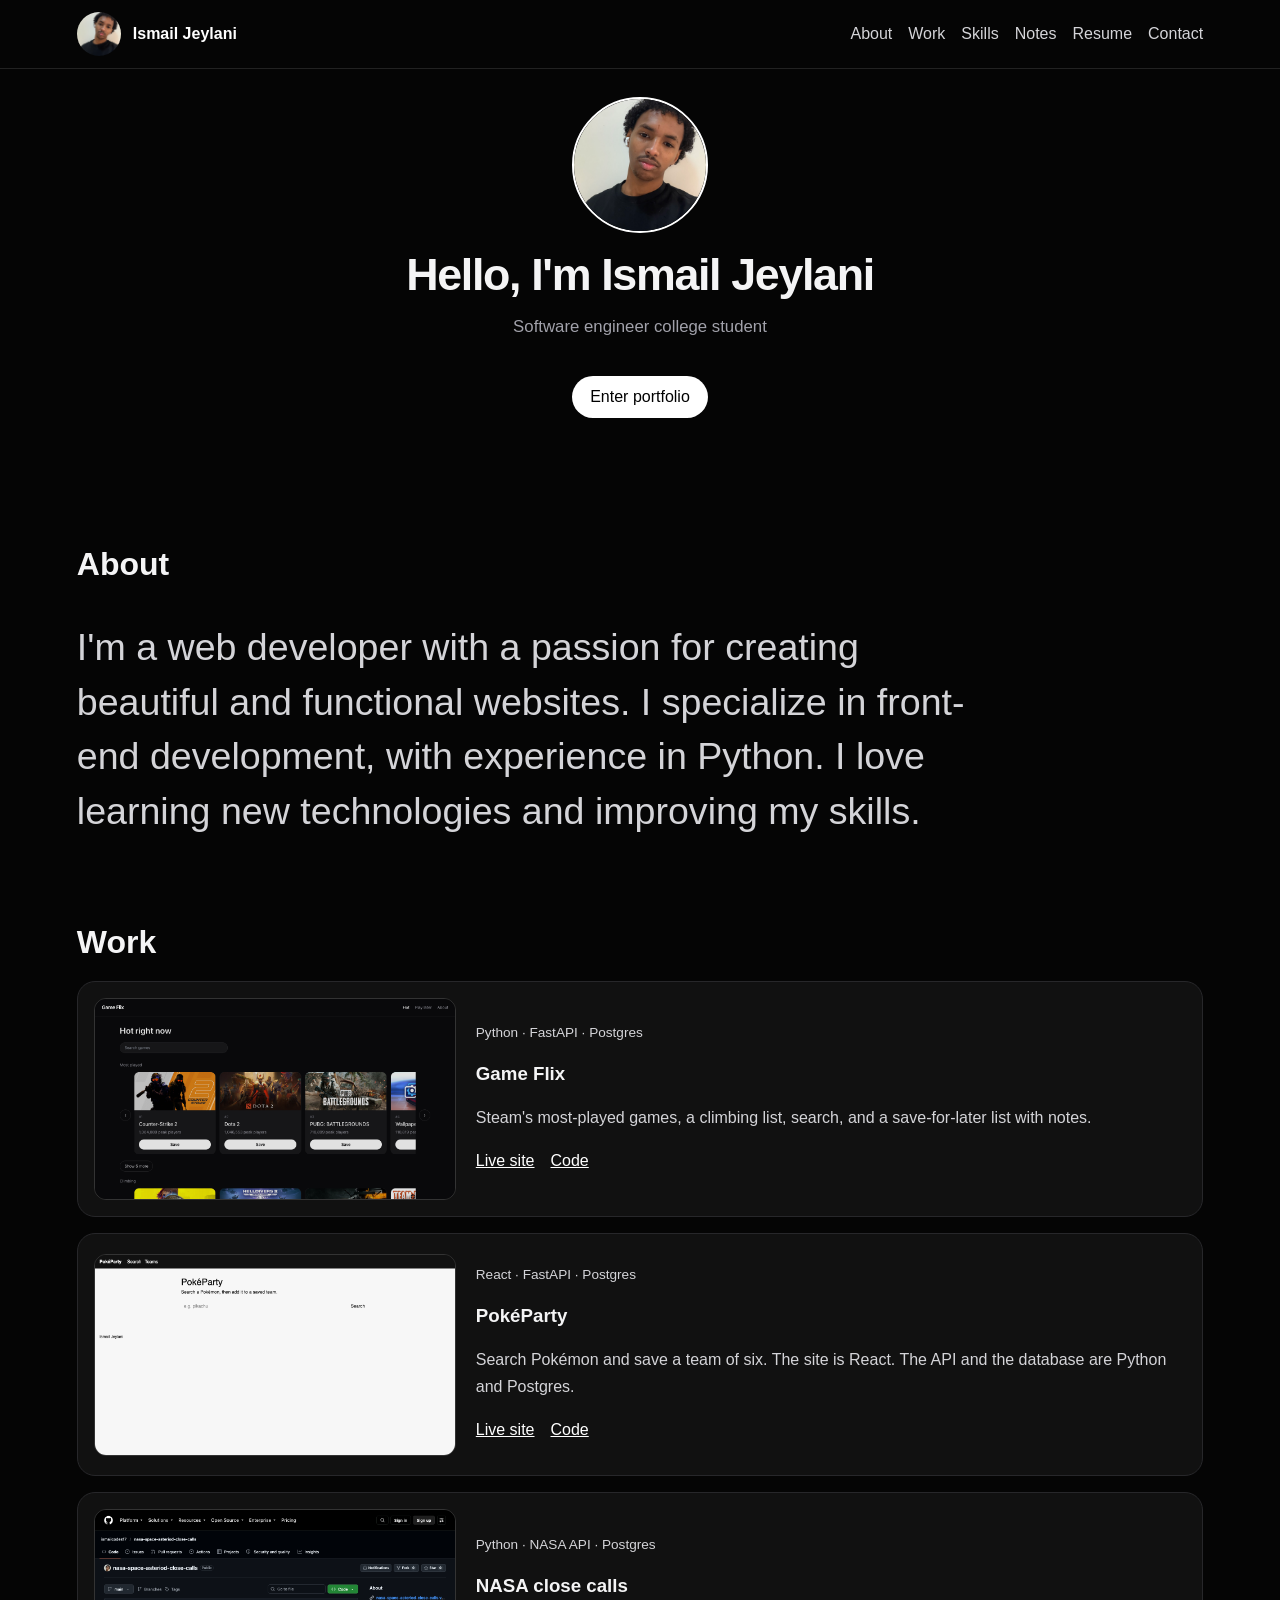
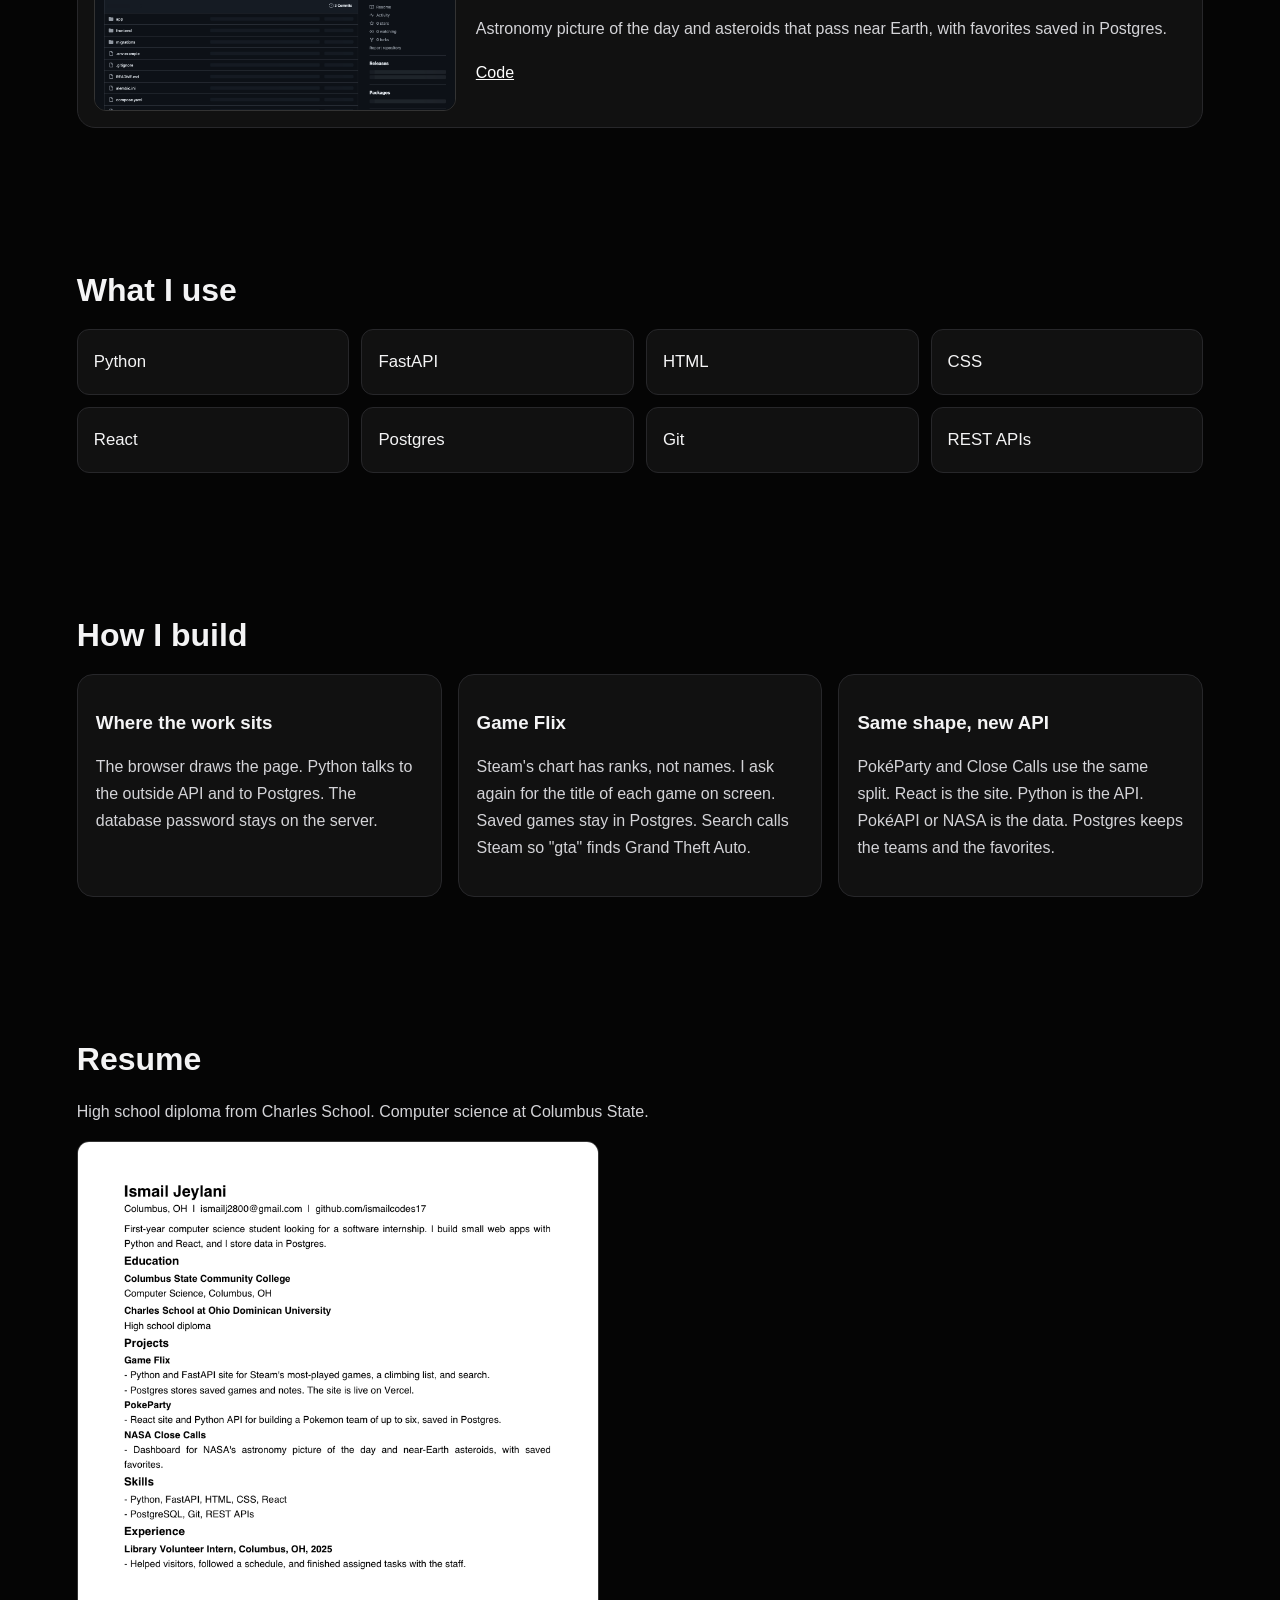
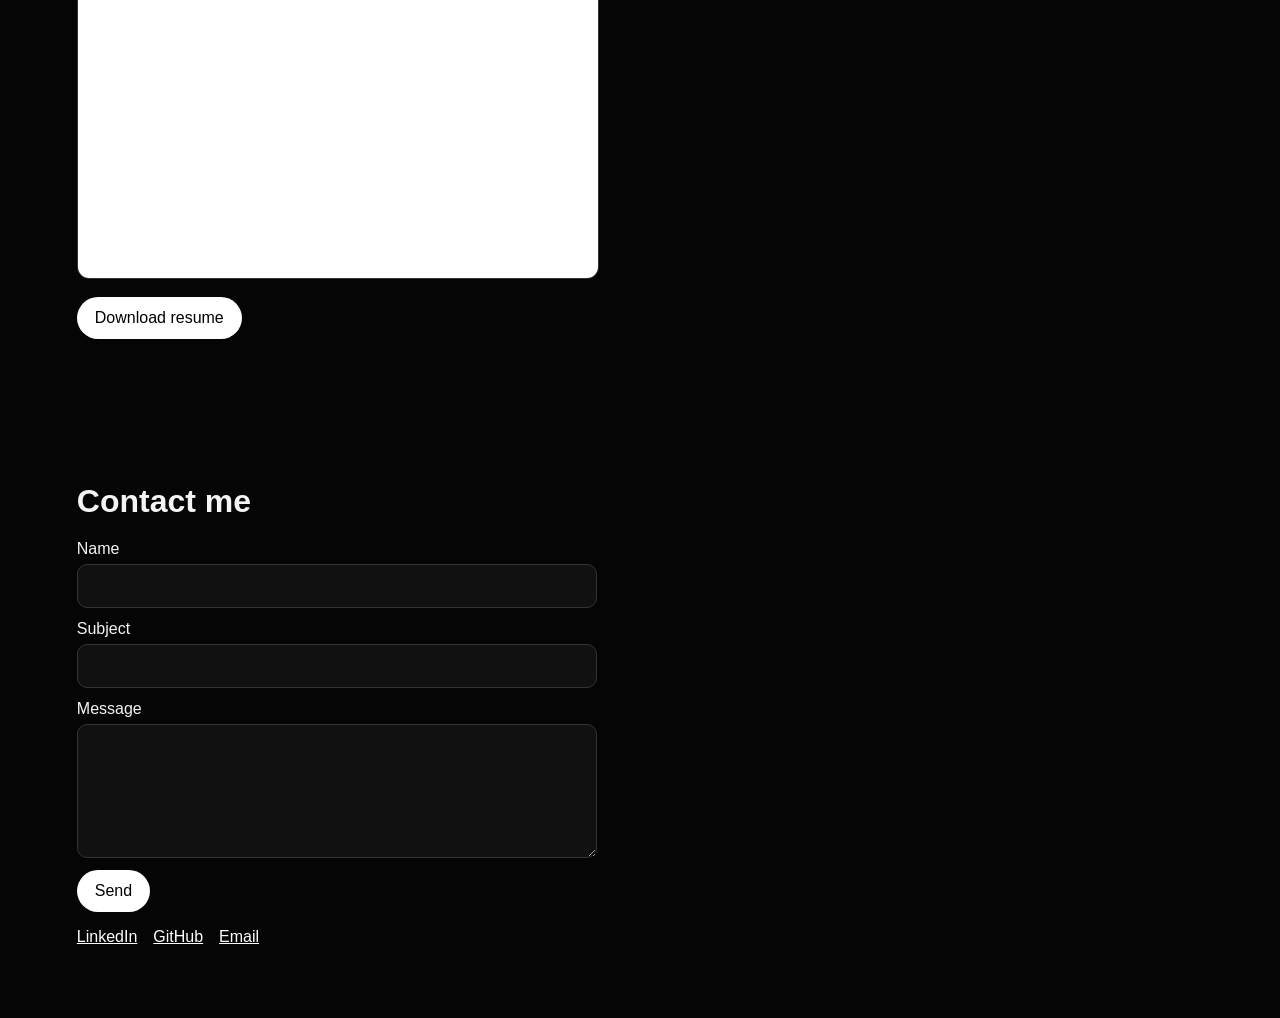
==== commit d87ee185: "Open work from the first screen and tighten the space under About. Co-authored-by: Cursor <cursorage" ====
--- a/index.html
+++ b/index.html
@@ -26,7 +26,7 @@
     <img class="portrait" src="me.jpg" alt="Ismail Jeylani">
     <h1>Hello, I'm Ismail Jeylani</h1>
     <p class="tag">Software engineer college student</p>
-    <a class="btn" href="#about">Enter portfolio</a>
+    <a class="btn" href="#work">Enter portfolio</a>
   </section>
 
   <section id="about">
--- a/style.css
+++ b/style.css
@@ -143,7 +143,11 @@
 }
 
 #about {
-  min-height: 70vh;
+  padding-bottom: 24px;
+}
+
+#work {
+  padding-top: 24px;
 }
 
 #about .lead {
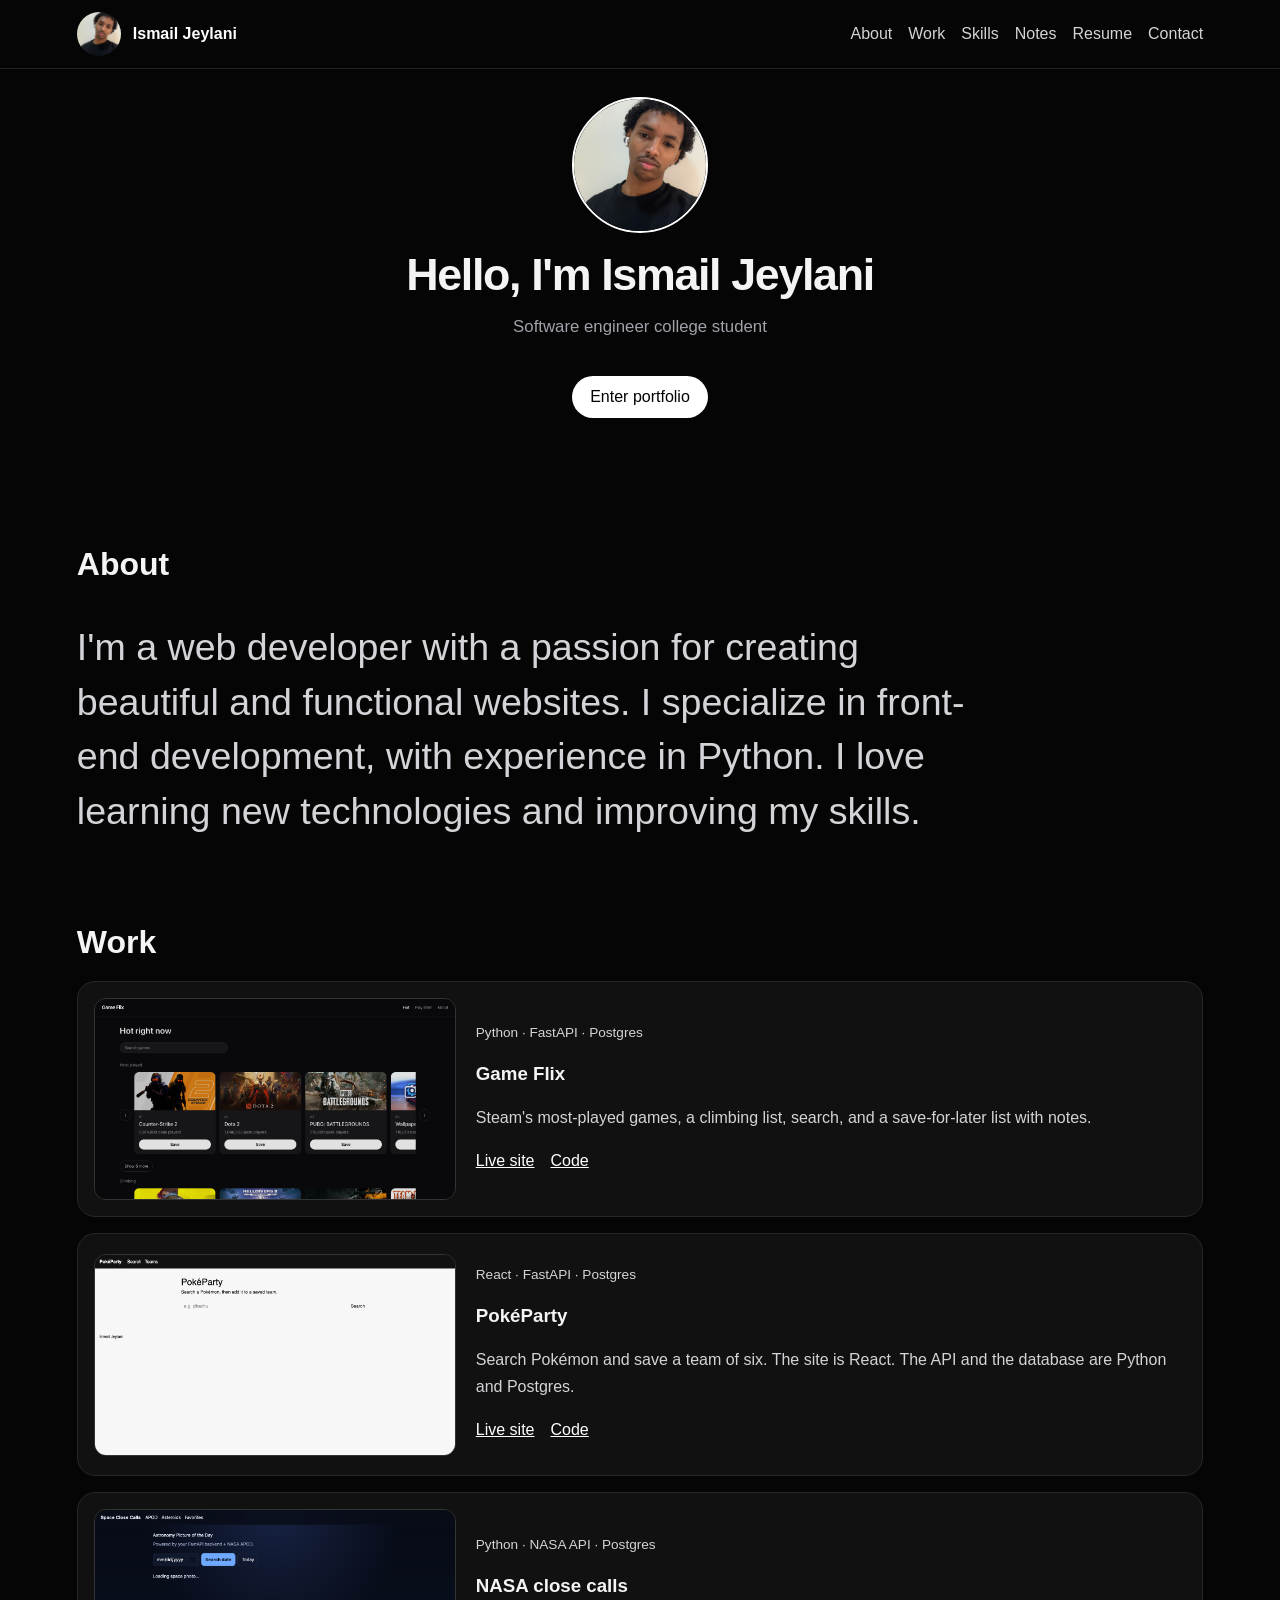
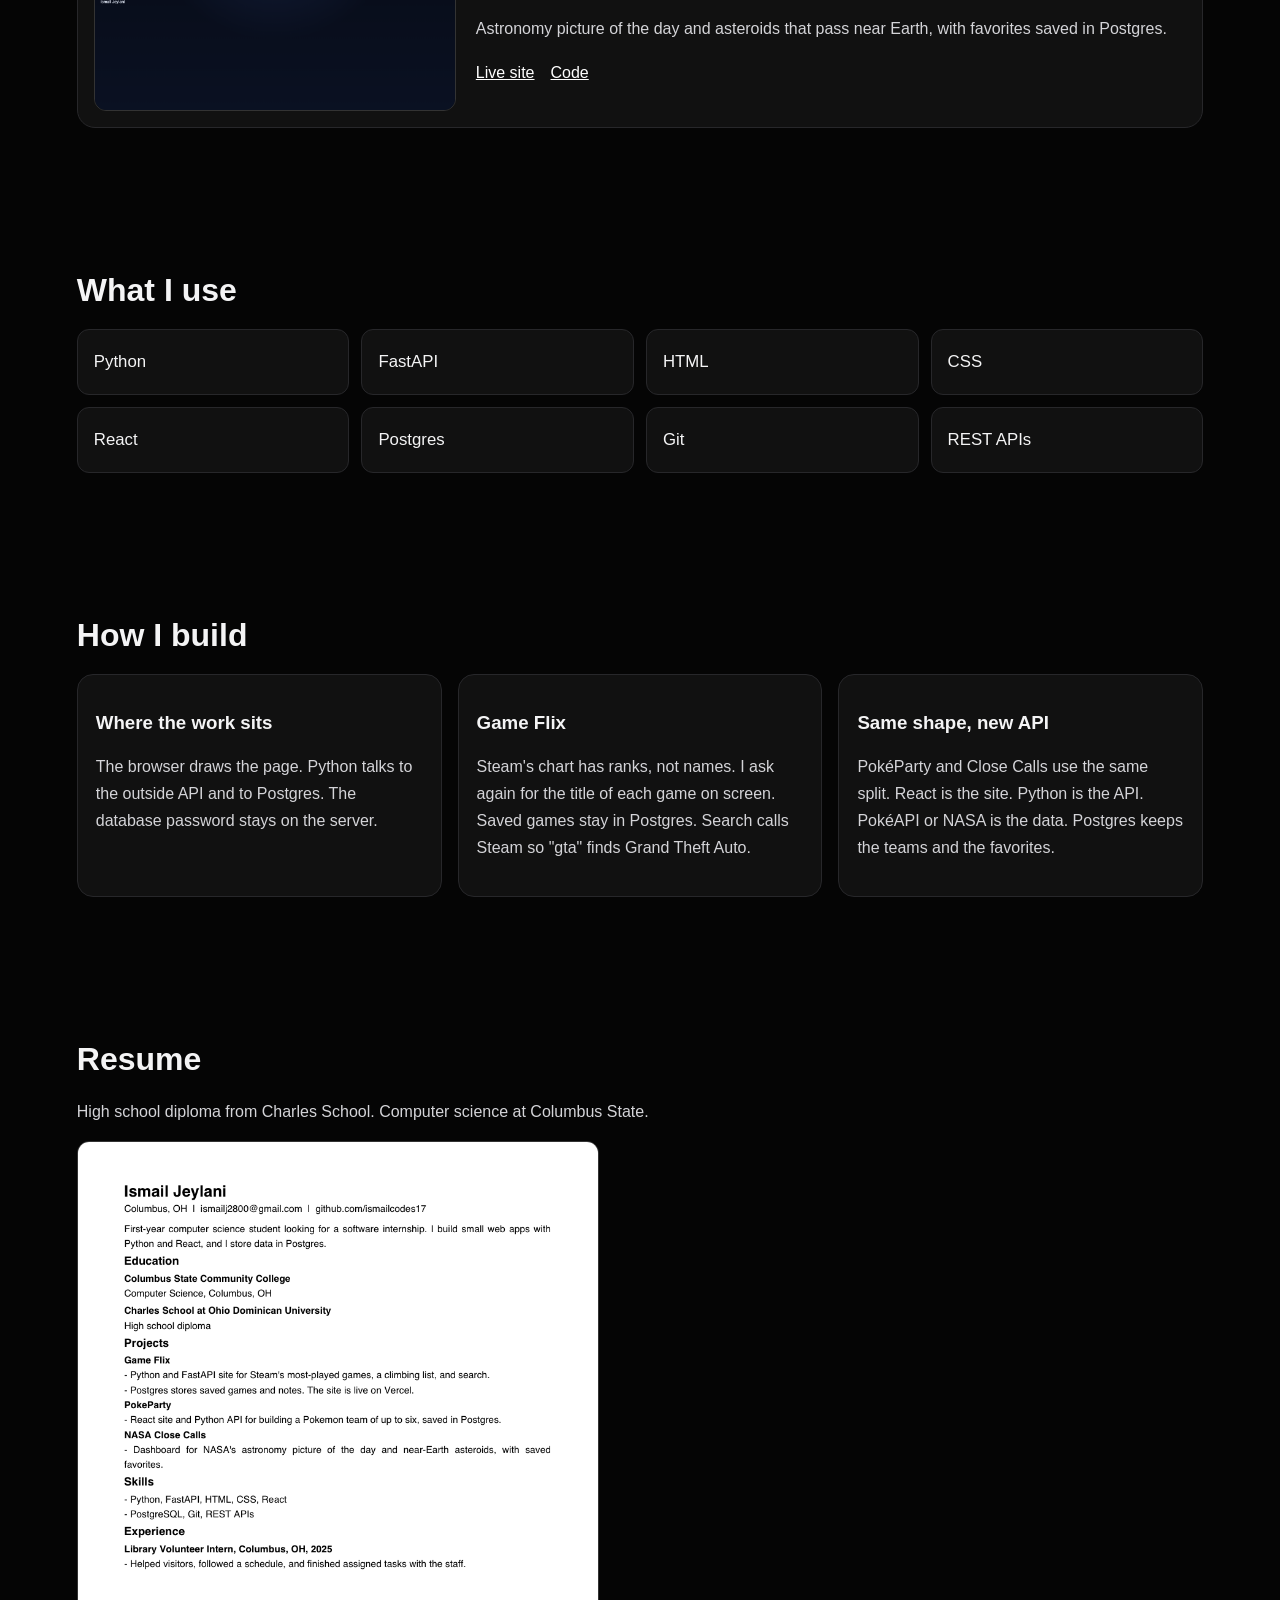
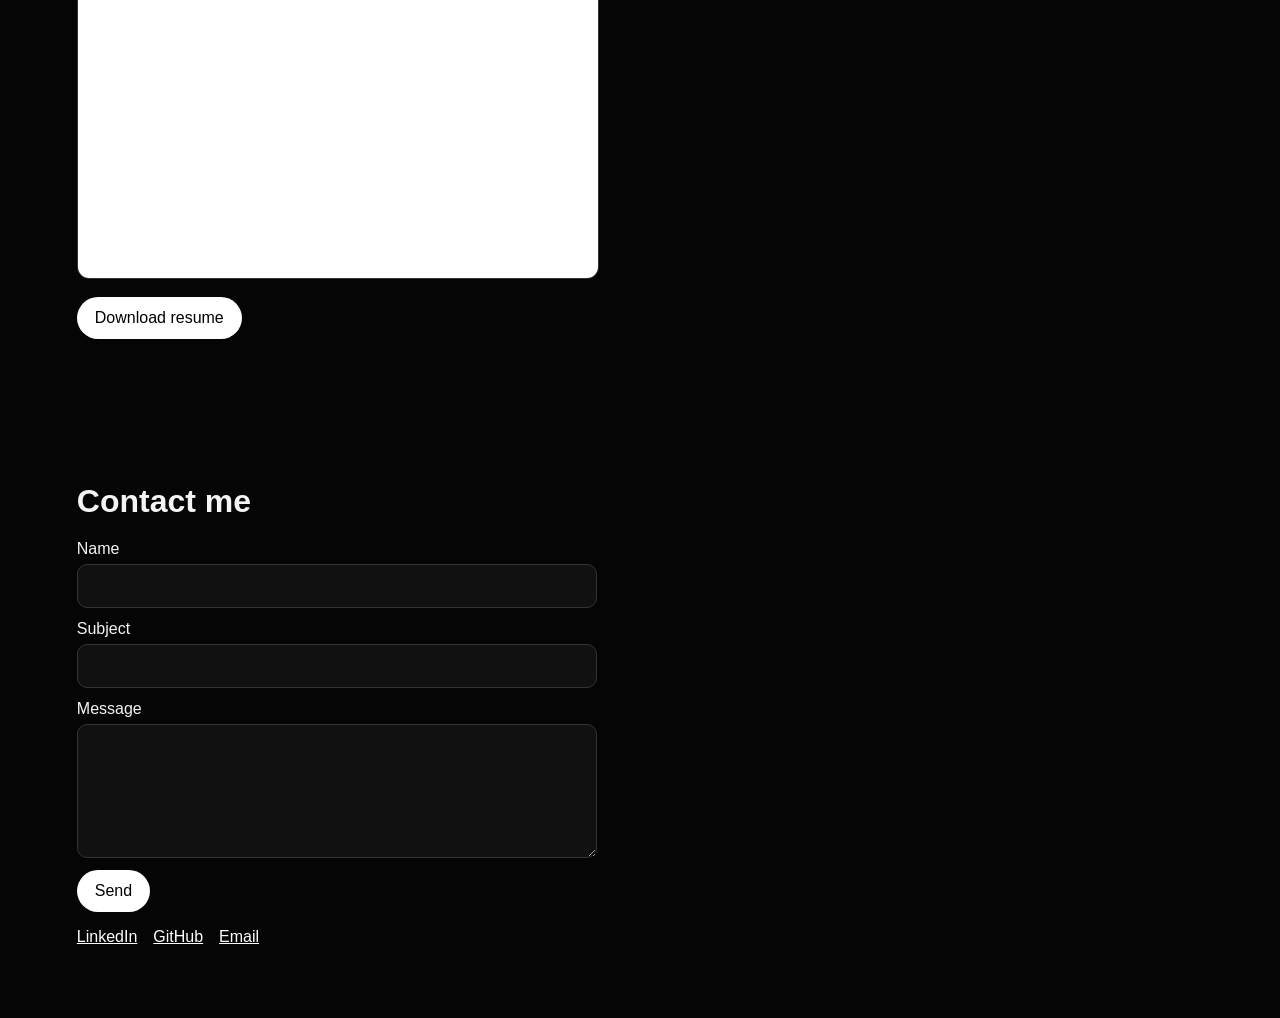
==== commit 2d5f4713: "Use the live Close Calls page as the project preview. Co-authored-by: Cursor <cursoragent@cursor.com" ====
--- a/index.html
+++ b/index.html
@@ -74,14 +74,15 @@
       </article>
 
       <article class="project">
-        <a href="https://github.com/ismailcodes17/nasa-space-asteriod-close-calls">
-          <img class="shot" src="nasa.png" alt="NASA close calls repository">
+        <a href="https://nasa-space-asteriod-close-calls.vercel.app">
+          <img class="shot" src="nasa.png" alt="NASA close calls home page">
         </a>
         <div>
           <p class="label">Python · NASA API · Postgres</p>
           <h3>NASA close calls</h3>
           <p>Astronomy picture of the day and asteroids that pass near Earth, with favorites saved in Postgres.</p>
           <p class="links">
+            <a href="https://nasa-space-asteriod-close-calls.vercel.app">Live site</a>
             <a href="https://github.com/ismailcodes17/nasa-space-asteriod-close-calls">Code</a>
           </p>
         </div>
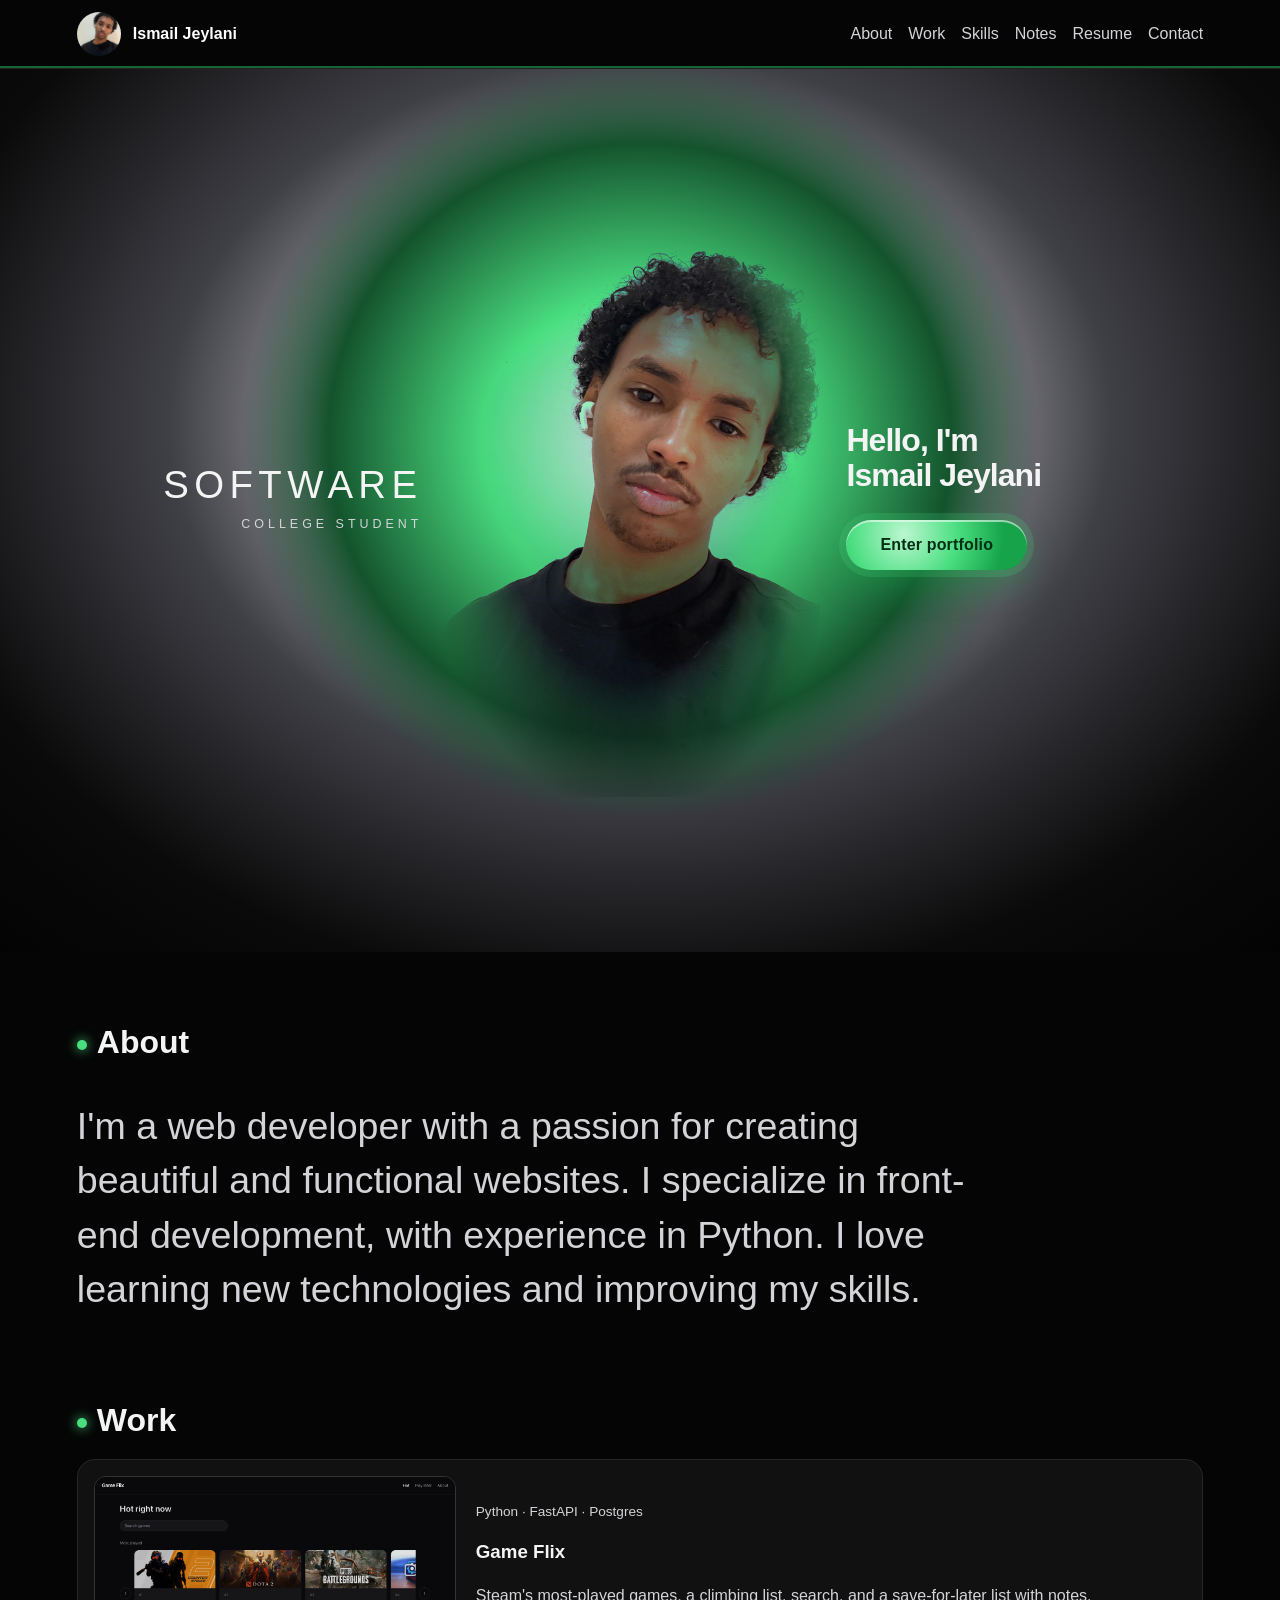
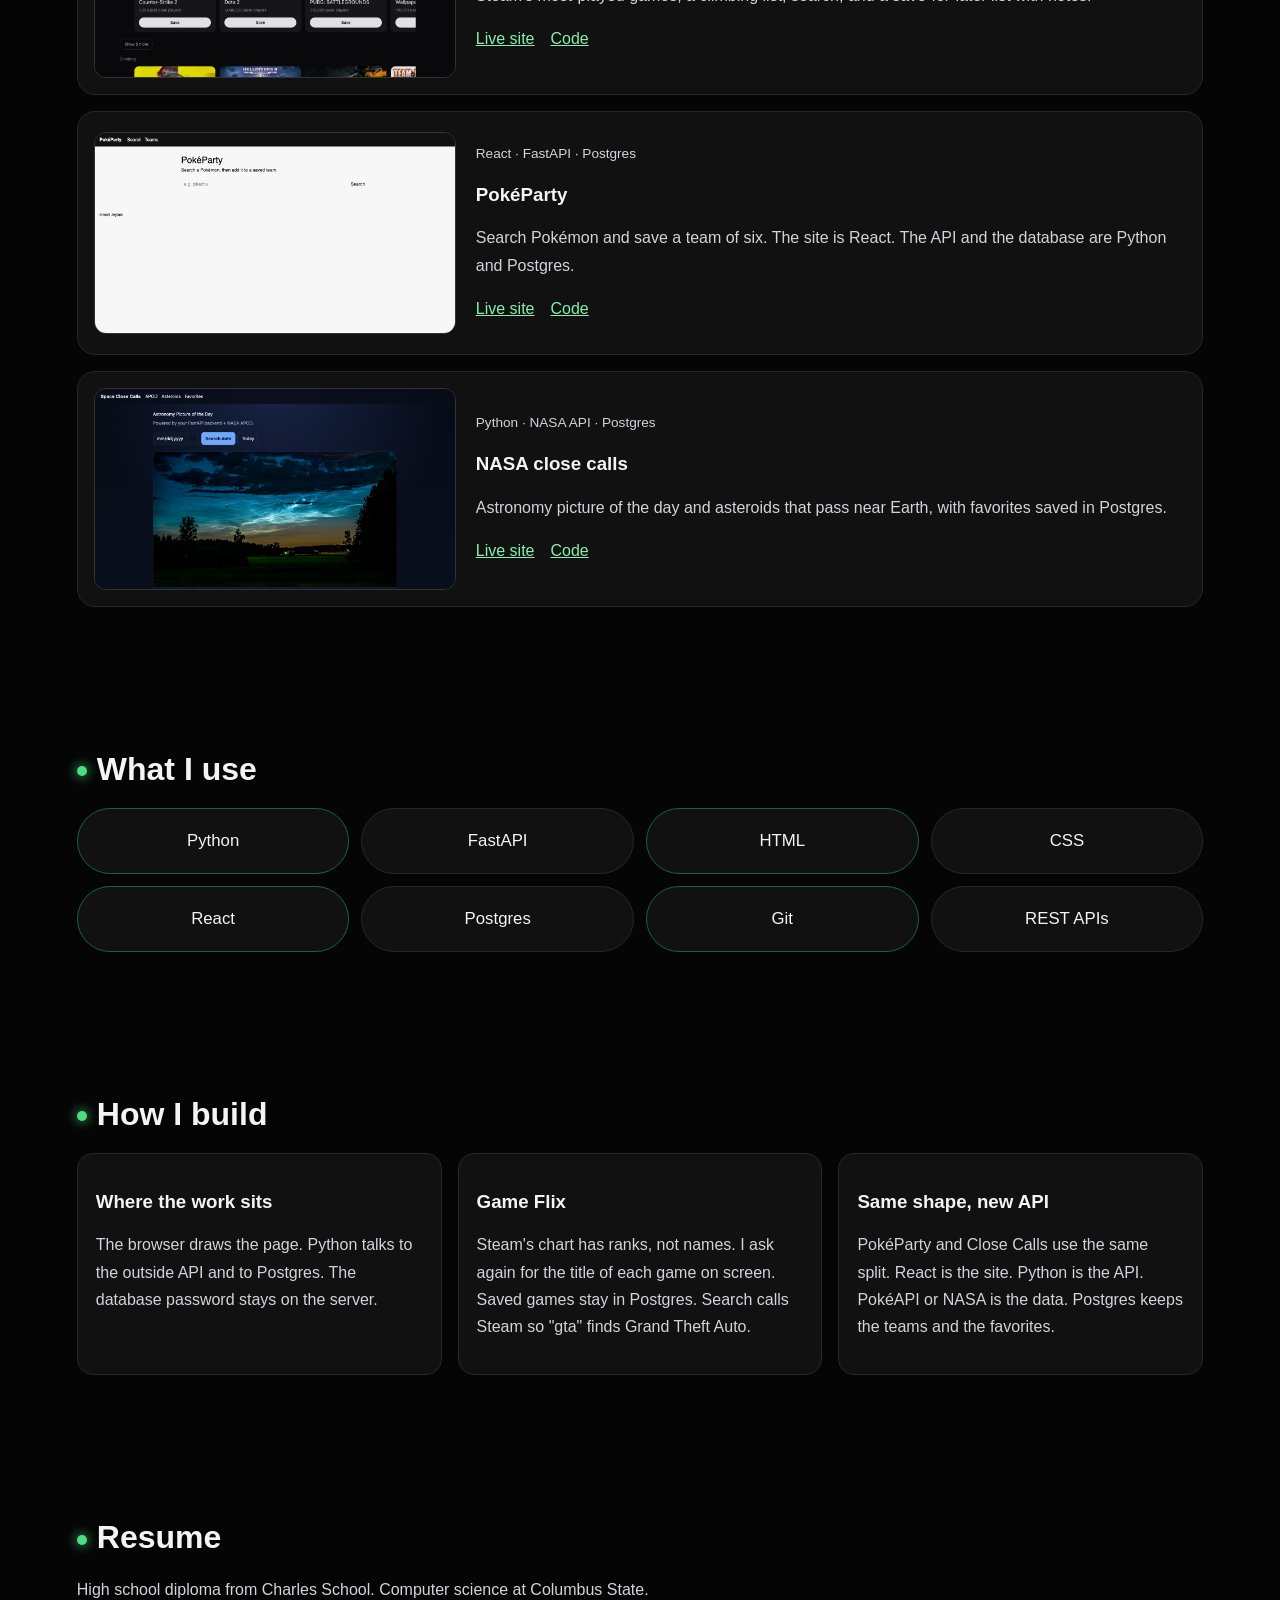
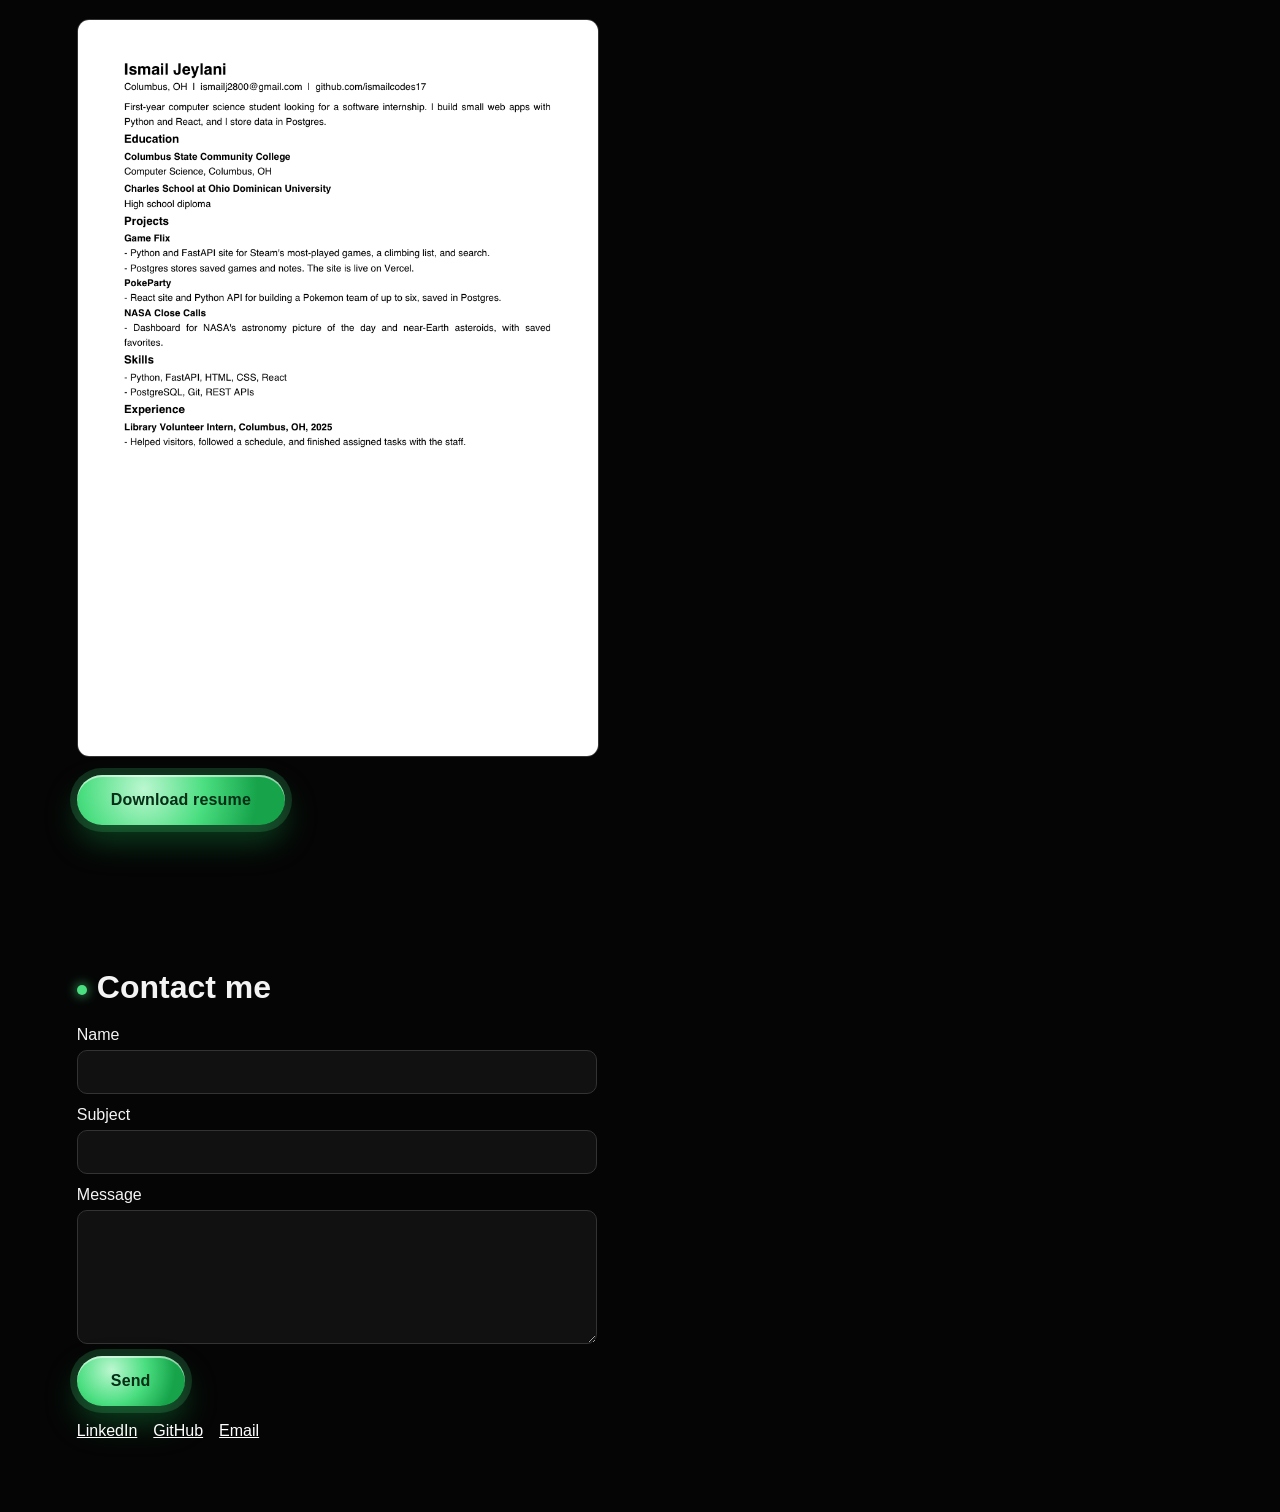
==== commit 7aa0134b: "Restyle the hero with a centered photo and green accents" ====
--- a/index.html
+++ b/index.html
@@ -23,10 +23,15 @@
   </header>
 
   <section id="home" class="hero">
+    <div class="hero-side hero-left">
+      <p class="hero-word">Software</p>
+      <p class="hero-sub">College student</p>
+    </div>
     <img class="portrait" src="me.jpg" alt="Ismail Jeylani">
-    <h1>Hello, I'm Ismail Jeylani</h1>
-    <p class="tag">Software engineer college student</p>
-    <a class="btn" href="#work">Enter portfolio</a>
+    <div class="hero-side hero-right">
+      <h1>Hello, I'm<br>Ismail Jeylani</h1>
+      <a class="btn" href="#work">Enter portfolio</a>
+    </div>
   </section>
 
   <section id="about">
--- a/style.css
+++ b/style.css
@@ -8,6 +8,7 @@
 }
 
 a { color: #fff; }
+a:hover { color: #4ade80; }
 
 .bar {
   position: sticky;
@@ -20,6 +21,7 @@
   padding: 12px 6vw;
   background: #050505;
   border-bottom: 1px solid #222;
+  box-shadow: inset 0 -2px 0 #166534;
 }
 
 .brand {
@@ -50,32 +52,71 @@
   text-decoration: none;
 }
 
-.bar nav a:hover { color: #fff; border-bottom: 1px solid #fff; }
+.bar nav a:hover { color: #4ade80; border-bottom: 1px solid #4ade80; }
 
 .hero {
-  min-height: auto;
-  display: flex;
-  flex-direction: column;
+  min-height: calc(100vh - 69px);
+  display: grid;
+  grid-template-columns: minmax(0, 1fr) minmax(220px, 380px) minmax(0, 1.05fr);
   align-items: center;
-  text-align: center;
-  padding: 28px 6vw 56px;
+  gap: 8px;
+  padding: 12px 4vw 40px;
+  overflow: hidden;
+  text-align: left;
+  background:
+    radial-gradient(ellipse 42% 58% at 50% 42%, #d1fae5 0%, #4ade80 28%, #14532d 58%, transparent 74%),
+    radial-gradient(ellipse 80% 90% at 50% 40%, #f4f4f5 0%, #d4d4d8 18%, #3f3f46 46%, #0a0a0a 72%, #000 100%);
+}
+
+.hero-side { position: relative; z-index: 1; }
+
+.hero-left { text-align: right; padding-right: 10px; }
+
+.hero-right {
+  min-width: 0;
+  padding-left: 18px;
+  padding-right: 8px;
+}
+
+.hero-word {
+  margin: 0;
+  font-size: clamp(1.6rem, 3vw, 2.7rem);
+  font-weight: 500;
+  letter-spacing: 0.14em;
+  text-transform: uppercase;
+}
+
+.hero-sub {
+  margin: 10px 0 0;
+  color: #d4d4d8;
+  font-size: 0.78rem;
+  letter-spacing: 0.32em;
+  text-transform: uppercase;
 }
 
 .portrait {
-  width: 132px;
-  height: 132px;
-  border-radius: 50%;
+  width: 100%;
+  height: min(70vh, 600px);
   object-fit: cover;
-  border: 2px solid #fff;
+  object-position: center 12%;
+  border: 0;
+  border-radius: 0;
+  justify-self: center;
+  mix-blend-mode: darken;
+  -webkit-mask-image: radial-gradient(ellipse 76% 80% at 50% 42%, #000 48%, transparent 76%);
+  mask-image: radial-gradient(ellipse 76% 80% at 50% 42%, #000 48%, transparent 76%);
 }
 
 .hero h1 {
-  margin: 16px 0 0;
-  font-size: 2.8rem;
+  margin: 0;
+  max-width: 100%;
+  font-size: clamp(1.7rem, 2.5vw, 2.6rem);
+  font-weight: 600;
   letter-spacing: -0.03em;
-}
-
-.hero .btn { margin-top: 22px; }
+  line-height: 1.08;
+}
+
+.hero .btn { margin-top: 28px; }
 
 .kicker, .tag { color: #a1a1aa; font-size: 1.05rem; }
 
@@ -87,20 +128,30 @@
 
 .btn, button {
   display: inline-block;
-  background: white;
-  color: black;
+  background: radial-gradient(circle at 32% 28%, #bbf7d0, #4ade80 42%, #16a34a 78%);
+  color: #052e16;
   text-decoration: none;
   border: 0;
   border-radius: 999px;
-  padding: 12px 18px;
+  padding: 16px 34px;
   font: inherit;
+  font-weight: 700;
+  letter-spacing: 0.01em;
   cursor: pointer;
-  transition: transform 0.2s ease, background 0.2s ease, color 0.2s ease;
+  box-shadow:
+    0 0 0 7px rgba(74, 222, 128, 0.18),
+    0 16px 32px rgba(22, 163, 74, 0.38),
+    inset 0 2px 0 rgba(255, 255, 255, 0.55);
+  transition: transform 0.2s ease, box-shadow 0.2s ease;
 }
 
 .btn:hover, button:hover {
-  transform: translateY(-3px);
-  background: #e5e5e5;
+  color: #052e16;
+  transform: translateY(-3px) scale(1.04);
+  box-shadow:
+    0 0 0 10px rgba(74, 222, 128, 0.22),
+    0 20px 36px rgba(22, 163, 74, 0.45),
+    inset 0 2px 0 rgba(255, 255, 255, 0.55);
 }
 
 .btn:active, button:active {
@@ -134,7 +185,22 @@
 
 section { padding: 72px 6vw; }
 
-h2 { margin: 0 0 20px; font-size: 2rem; }
+h2 {
+  margin: 0 0 20px;
+  font-size: 2rem;
+}
+
+h2::before {
+  content: "";
+  display: inline-block;
+  width: 10px;
+  height: 10px;
+  margin-right: 10px;
+  border-radius: 50%;
+  background: #4ade80;
+  box-shadow: 0 0 12px #4ade80;
+  vertical-align: middle;
+}
 
 .lead, .project p, article p {
   color: #d4d4d8;
@@ -171,6 +237,8 @@
   border: 1px solid #27272a;
   border-radius: 18px;
 }
+
+.project:hover { border-color: #166534; }
 
 .shot, .resume-shot {
   width: 100%;
@@ -191,7 +259,7 @@
   background: white;
 }
 
-.label { color: #a1a1aa; font-size: 0.85rem; margin-bottom: 4px; }
+.label { color: #4ade80; font-size: 0.85rem; margin-bottom: 4px; }
 
 .screen {
   display: block;
@@ -220,6 +288,7 @@
 .screen-nasa .screen-bar, .screen-nasa span { background: #163044; }
 
 .links { display: flex; gap: 16px; }
+.links a { color: #86efac; }
 
 .chips {
   display: grid;
@@ -233,10 +302,13 @@
 .chips li {
   background: #111;
   border: 1px solid #27272a;
-  border-radius: 12px;
+  border-radius: 999px;
   padding: 22px 16px;
   font-size: 1.05rem;
-}
+  text-align: center;
+}
+
+.chips li:nth-child(odd) { border-color: #166534; }
 
 .notes {
   grid-template-columns: repeat(3, 1fr);
@@ -276,5 +348,33 @@
 
 @media (max-width: 800px) {
   .project, .notes, .chips { grid-template-columns: 1fr; }
-  .hero h1 { font-size: 2.1rem; }
-}
+  .bar {
+    flex-wrap: wrap;
+    padding: 12px 16px;
+  }
+  .bar nav {
+    width: 100%;
+    justify-content: flex-start;
+    gap: 12px 16px;
+    font-size: 0.92rem;
+  }
+  .hero {
+    min-height: auto;
+    grid-template-columns: 1fr;
+    justify-items: center;
+    text-align: center;
+    padding: 20px 20px 56px;
+  }
+  .hero-left, .hero-right {
+    text-align: center;
+    padding: 0 8px;
+  }
+  .hero-left { order: 2; }
+  .portrait { order: 1; height: 420px; width: min(100%, 360px); }
+  .hero-right { order: 3; }
+  .hero h1 {
+    font-size: clamp(1.7rem, 8vw, 2.15rem);
+    max-width: 100%;
+    margin-inline: auto;
+  }
+}
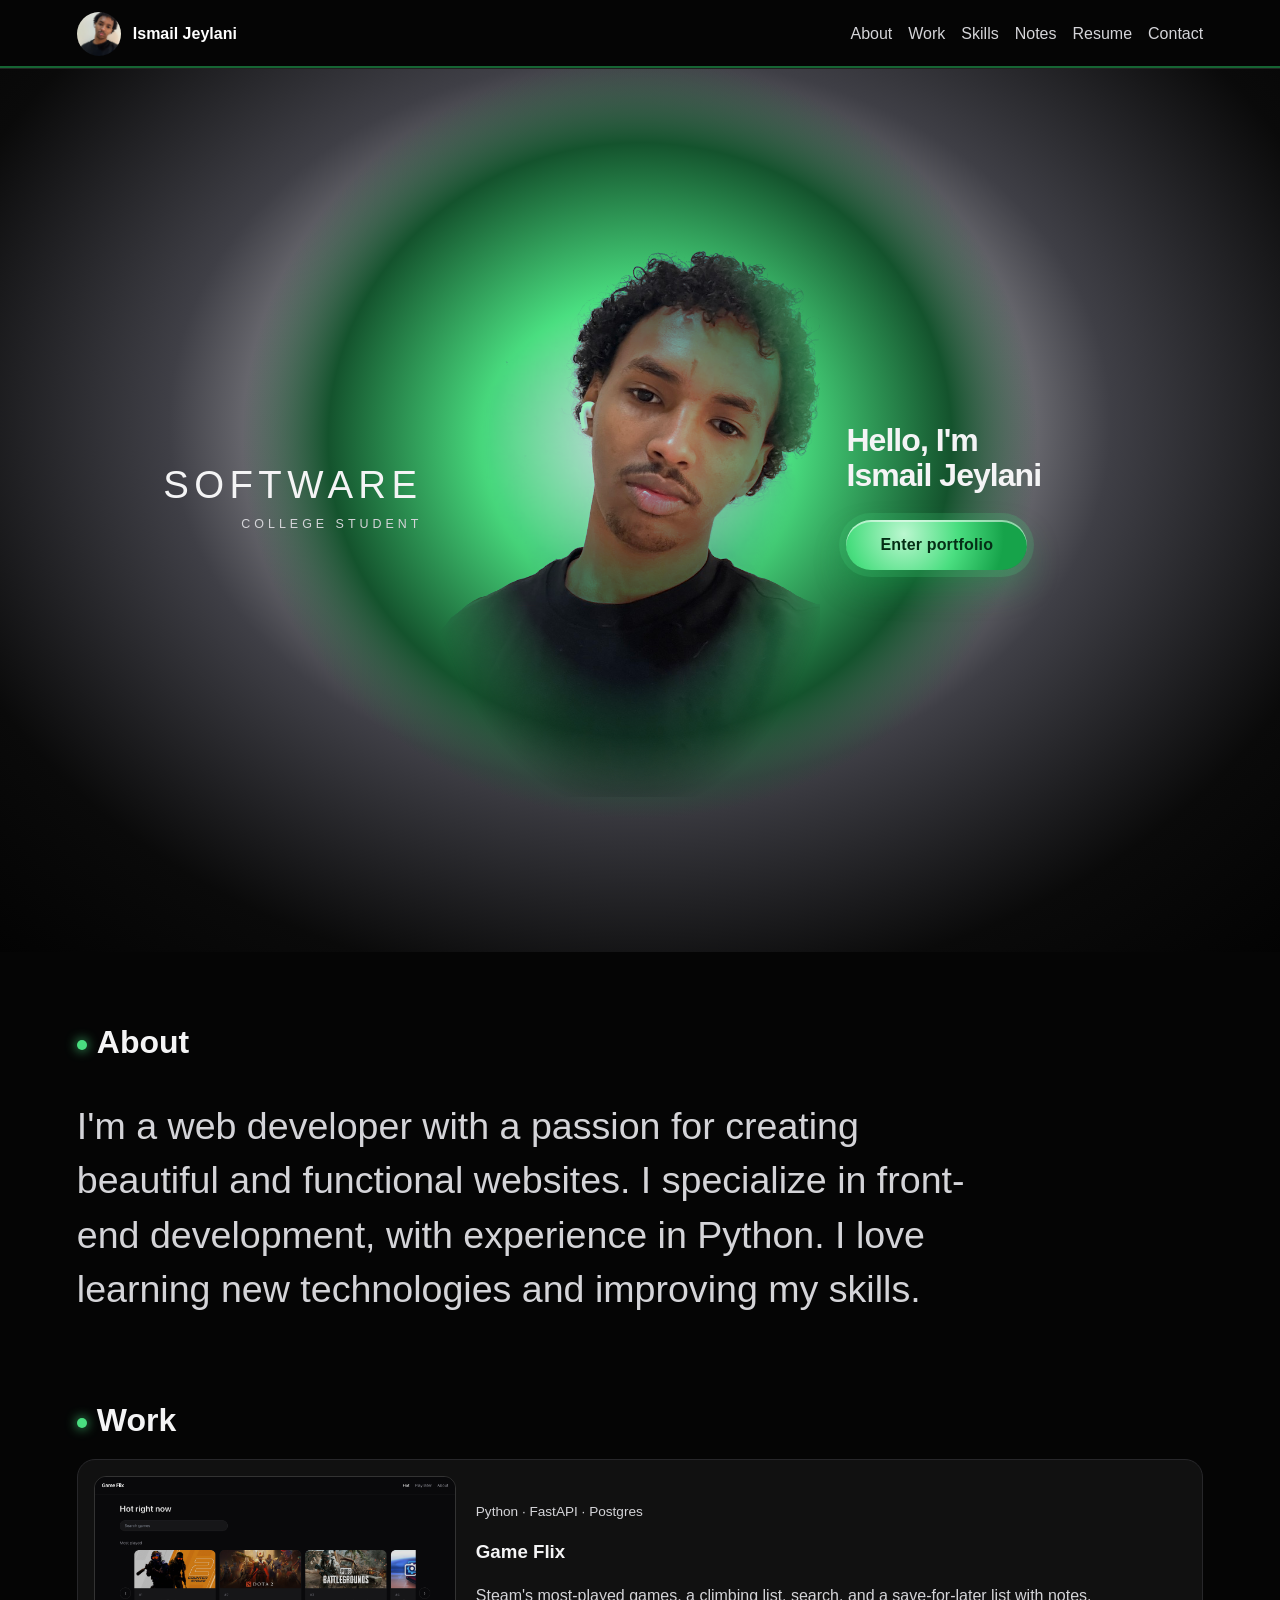
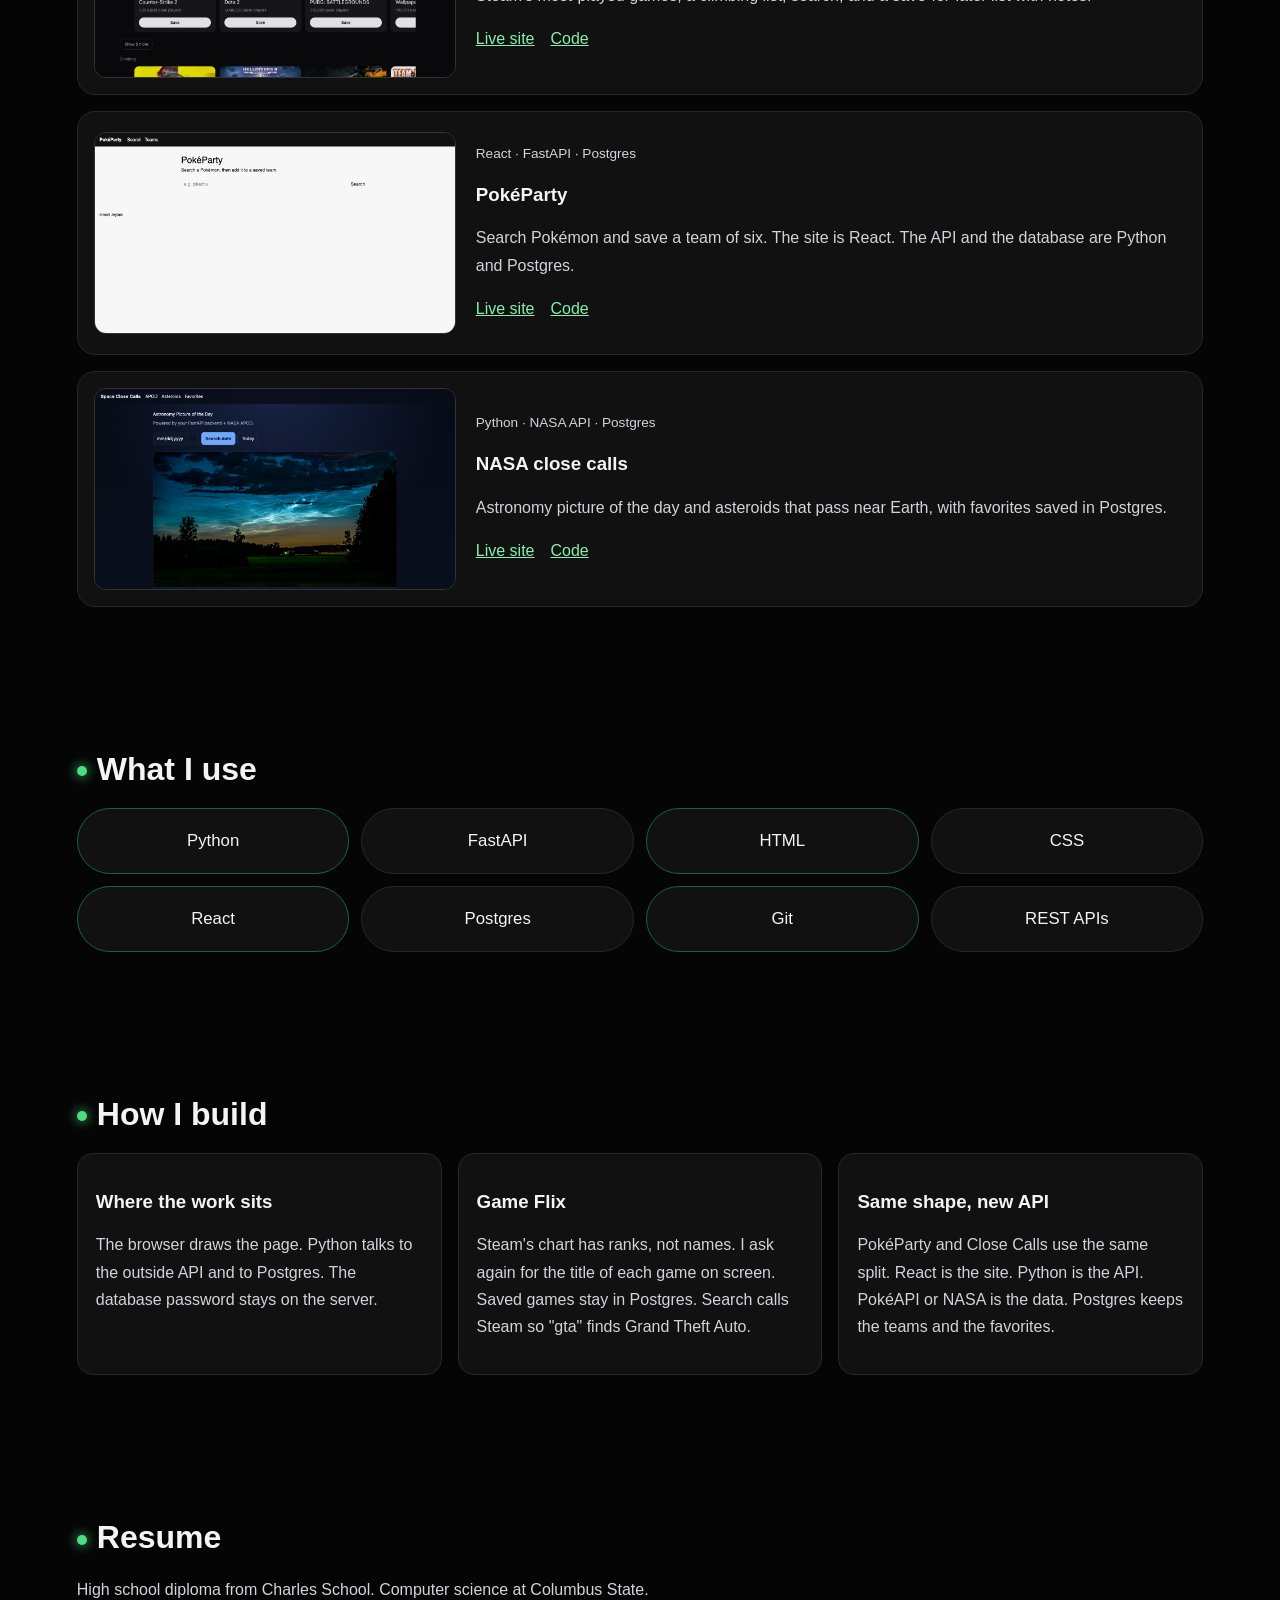
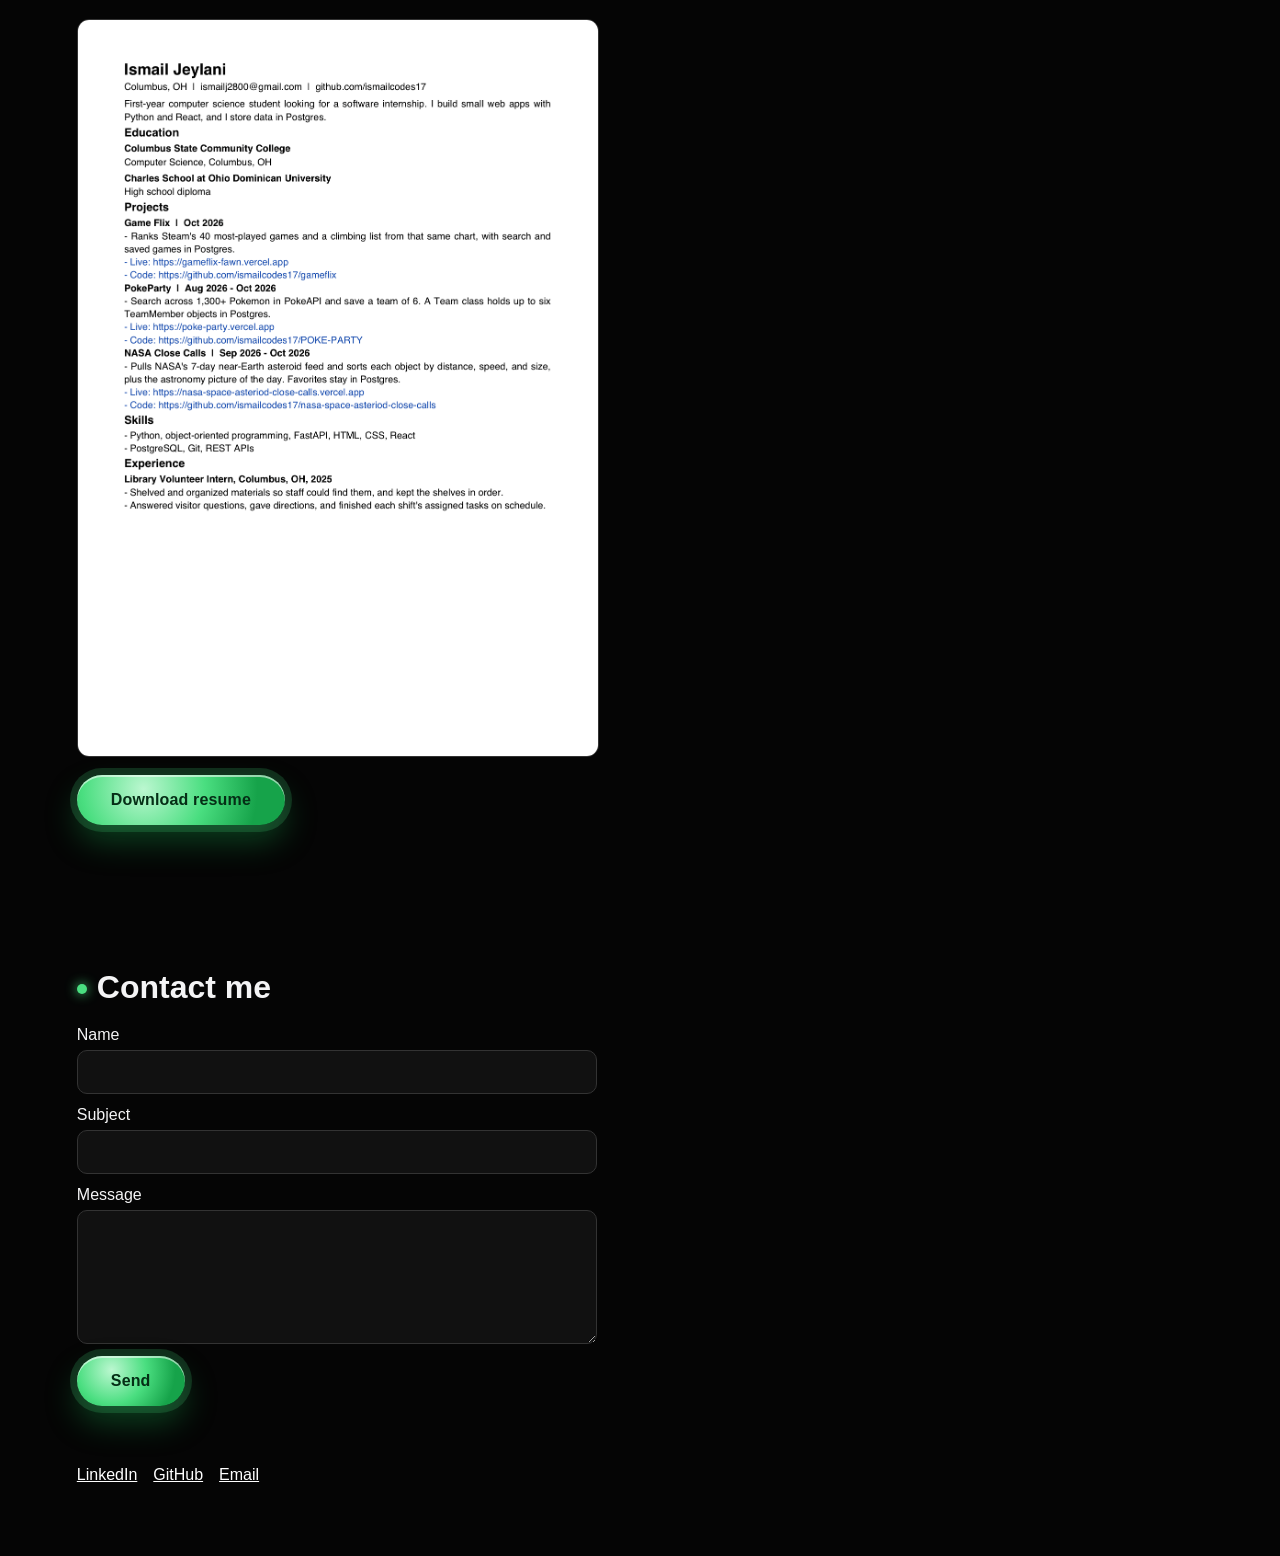
==== commit 6f1cfac3: "Open a Gmail message from the contact form. Co-authored-by: Cursor <cursoragent@cursor.com>" ====
--- a/index.html
+++ b/index.html
@@ -138,26 +138,42 @@
 
   <section id="contact">
     <h2>Contact me</h2>
-    <form>
+    <form id="contact-form">
       <label>
         Name
-        <input type="text" name="name">
+        <input type="text" name="name" required>
       </label>
       <label>
         Subject
-        <input type="text" name="subject">
+        <input type="text" name="subject" required>
       </label>
       <label>
         Message
-        <textarea name="message" rows="6"></textarea>
+        <textarea name="message" rows="6" required></textarea>
       </label>
-      <button type="button">Send</button>
+      <button type="submit">Send</button>
+      <p id="contact-note"></p>
       <p class="contact-links">
         <a href="https://www.linkedin.com/in/ismail-j-609a71354/">LinkedIn</a>
         <a href="https://github.com/ismailcodes17">GitHub</a>
         <a href="mailto:ismailj2800@gmail.com">Email</a>
       </p>
     </form>
+    <script>
+      const form = document.getElementById("contact-form");
+      const note = document.getElementById("contact-note");
+
+      form.addEventListener("submit", (event) => {
+        event.preventDefault();
+        const data = new FormData(form);
+        const name = data.get("name");
+        const subject = data.get("subject");
+        const message = data.get("message");
+        const body = `Name: ${name}\n\n${message}`;
+        window.location.href = `mailto:ismailj2800@gmail.com?subject=${encodeURIComponent(subject)}&body=${encodeURIComponent(body)}`;
+        note.textContent = "Your email app should open. Hit send there and it goes to my Gmail.";
+      });
+    </script>
   </section>
 </body>
 </html>
--- a/style.css
+++ b/style.css
@@ -62,6 +62,7 @@
   gap: 8px;
   padding: 12px 4vw 40px;
   overflow: hidden;
+  isolation: isolate;
   text-align: left;
   background:
     radial-gradient(ellipse 42% 58% at 50% 42%, #d1fae5 0%, #4ade80 28%, #14532d 58%, transparent 74%),
@@ -102,6 +103,8 @@
   border: 0;
   border-radius: 0;
   justify-self: center;
+  position: relative;
+  z-index: 1;
   mix-blend-mode: darken;
   -webkit-mask-image: radial-gradient(ellipse 76% 80% at 50% 42%, #000 48%, transparent 76%);
   mask-image: radial-gradient(ellipse 76% 80% at 50% 42%, #000 48%, transparent 76%);
